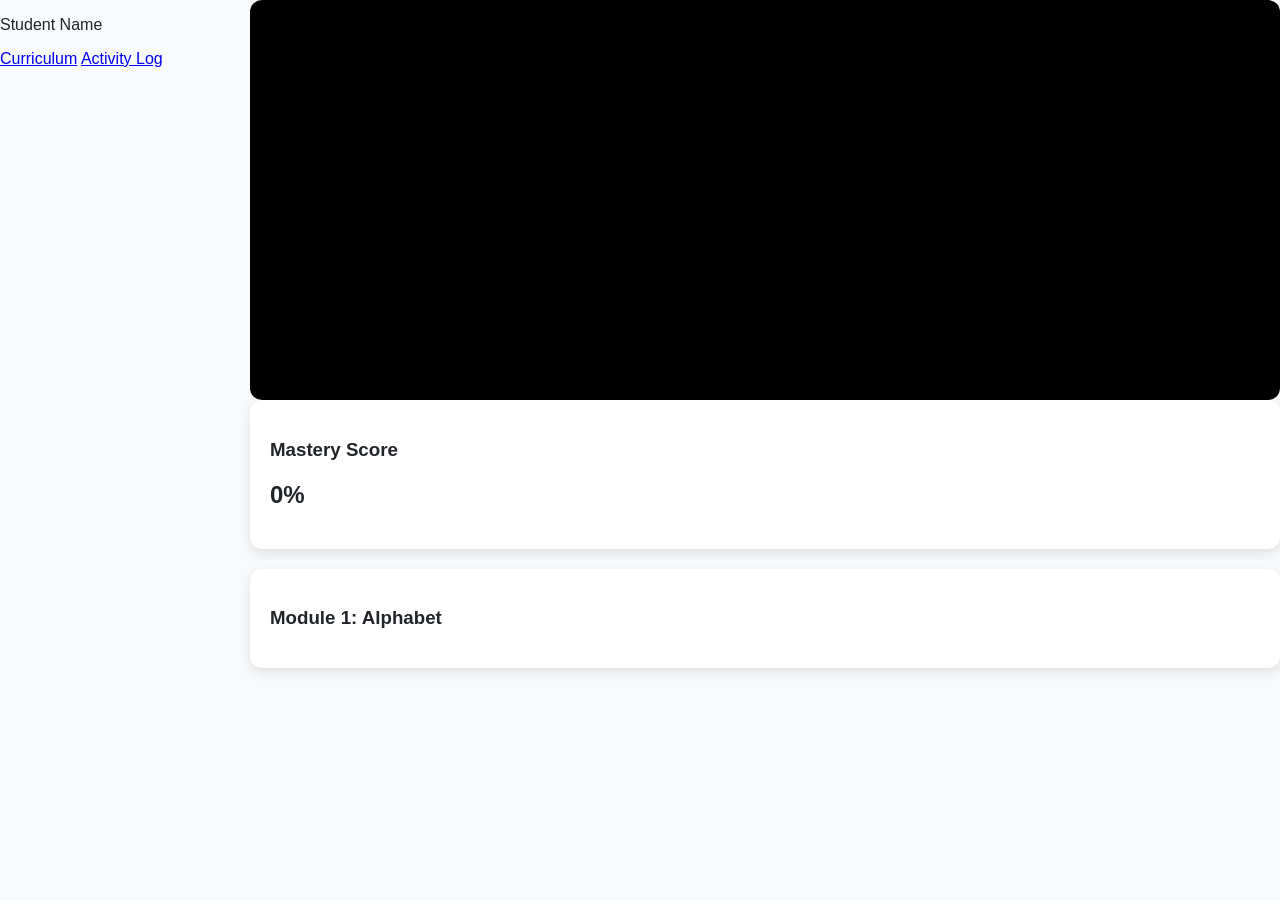
==== dashboard.html @ fa8d662f "Add files via upload base code" ====
<!DOCTYPE html>
<html lang="en">
<head>
    <meta charset="UTF-8">
    <meta name="viewport" content="width=device-width, initial-scale=1.0">
    <title>User Dashboard - HandsOn</title>
    <link rel="stylesheet" href="css/style.css">
</head>
<body class="dashboard-layout">
    <aside class="sidebar">
        <div class="user-profile">
            <div class="avatar"></div>
            <p>Student Name</p>
        </div>
        <nav class="side-nav">
            <a href="#">Curriculum</a>
            <a href="#">Activity Log</a>
        </nav>
    </aside>

    <main class="content">
        <section class="practice-area">
            <div class="video-container">
                <video id="webcam" autoplay playsinline></video>
                <canvas id="output_canvas"></canvas>
                <div id="feedback-overlay">Position your hands in the frame...</div>
            </div>
        </section>

        <section class="analytics">
            <div class="card" id="mastery-score-card">
                <h3>Mastery Score</h3>
                <h1 id="score-display">0%</h1>
            </div>
            <div class="card" id="module-progress">
                <h3>Module 1: Alphabet</h3>
                <div class="progress-bar-container">
                    <div class="progress-fill" style="width: 0%"></div>
                </div>
            </div>
        </section>
    </main>

    <!-- Load Logic Scripts -->
    <script src="js/progress.js"></script>
    <script src="js/camera.js"></script>
    <script src="js/validation.js"></script>
</body>
</html>
---- css/style.css ----
:root {
    --primary-blue: #0047AB;
    --bg-light: #f8f9fa;
    --text-dark: #212529;
    --card-shadow: 0 4px 12px rgba(0,0,0,0.1);
}

body { margin: 0; font-family: sans-serif; background: var(--bg-light); color: var(--text-dark); }

/* Dashboard Grid Layout */
.dashboard-layout {
    display: grid;
    grid-template-columns: 250px 1fr;
    height: 100vh;
}

.video-container {
    position: relative;
    background: #000;
    border-radius: 12px;
    overflow: hidden;
    height: 400px;
}

#webcam { width: 100%; height: 100%; object-fit: cover; }

.card {
    background: white;
    padding: 20px;
    border-radius: 12px;
    box-shadow: var(--card-shadow);
    margin-bottom: 20px;
}
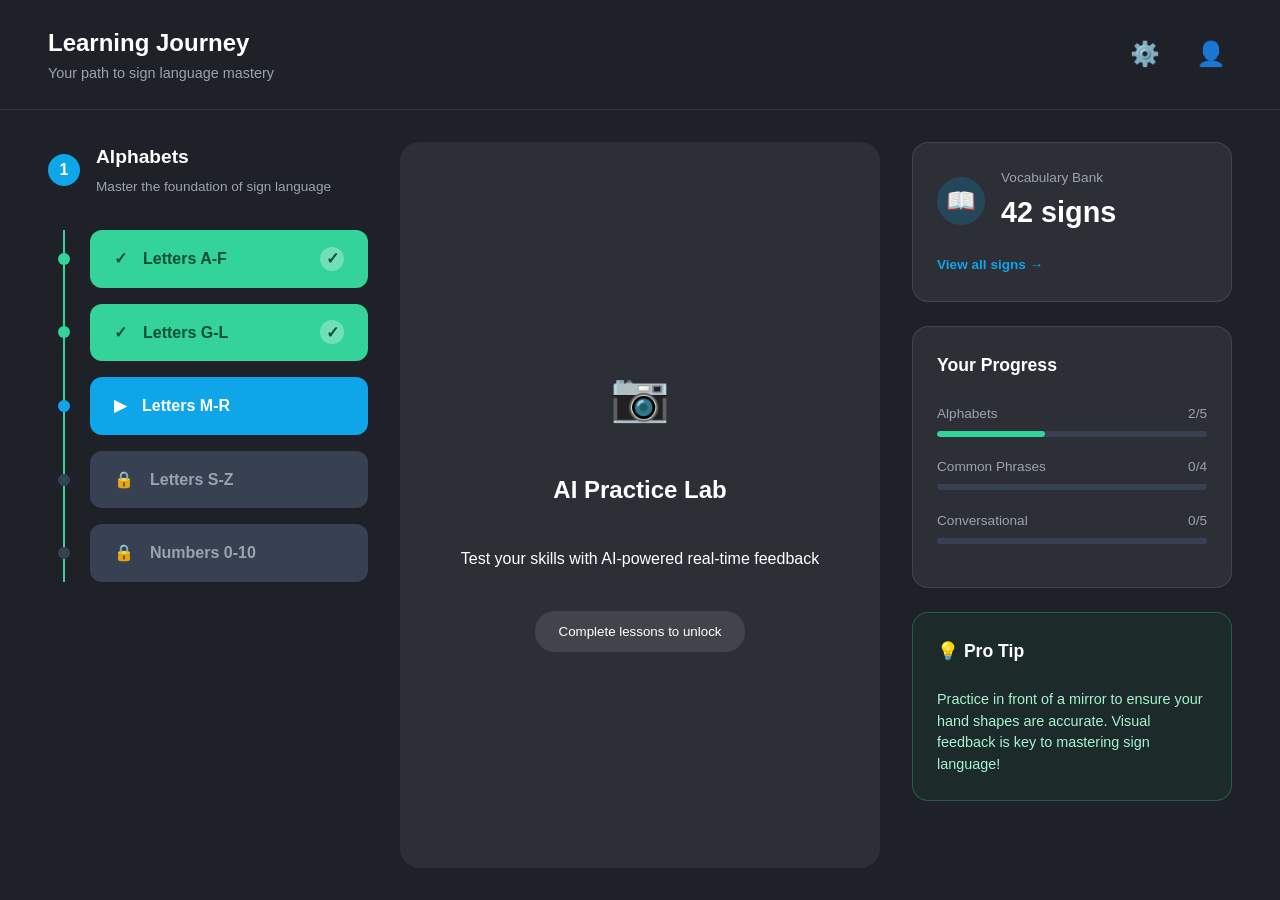
==== commit dd488bb3: "Updated the routing and the main flow of the site" ====
--- a/dashboard.html
+++ b/dashboard.html
@@ -1,49 +1,209 @@
-<!DOCTYPE html>
-<html lang="en">
-<head>
-    <meta charset="UTF-8">
-    <meta name="viewport" content="width=device-width, initial-scale=1.0">
-    <title>User Dashboard - HandsOn</title>
-    <link rel="stylesheet" href="css/style.css">
-</head>
-<body class="dashboard-layout">
-    <aside class="sidebar">
-        <div class="user-profile">
-            <div class="avatar"></div>
-            <p>Student Name</p>
-        </div>
-        <nav class="side-nav">
-            <a href="#">Curriculum</a>
-            <a href="#">Activity Log</a>
-        </nav>
-    </aside>
-
-    <main class="content">
-        <section class="practice-area">
-            <div class="video-container">
-                <video id="webcam" autoplay playsinline></video>
-                <canvas id="output_canvas"></canvas>
-                <div id="feedback-overlay">Position your hands in the frame...</div>
-            </div>
-        </section>
-
-        <section class="analytics">
-            <div class="card" id="mastery-score-card">
-                <h3>Mastery Score</h3>
-                <h1 id="score-display">0%</h1>
-            </div>
-            <div class="card" id="module-progress">
-                <h3>Module 1: Alphabet</h3>
-                <div class="progress-bar-container">
-                    <div class="progress-fill" style="width: 0%"></div>
-                </div>
-            </div>
-        </section>
-    </main>
-
-    <!-- Load Logic Scripts -->
-    <script src="js/progress.js"></script>
-    <script src="js/camera.js"></script>
-    <script src="js/validation.js"></script>
-</body>
+<!DOCTYPE html>
+<html lang="en">
+<head>
+    <meta charset="UTF-8">
+    <meta name="viewport" content="width=device-width, initial-scale=1.0">
+    <title>Learning Journey - HandsOn</title>
+    <link rel="stylesheet" href="css/style.css">
+</head>
+<body class="dashboard-body">
+
+    <header class="dash-header">
+        <div class="dash-title">
+            <h1>Learning Journey</h1>
+            <p>Your path to sign language mastery</p>
+        </div>
+        <div class="dash-controls">
+            <div class="dropdown-wrapper">
+                <button class="icon-btn" onclick="toggleDropdown('settings-menu')">⚙️</button>
+                <div id="settings-menu" class="dropdown-menu settings-dropdown">
+                    <div class="dropdown-header">
+                        <h4>Settings</h4>
+                        <p>Customize your learning experience</p>
+                    </div>
+                    <div class="toggle-row">
+                        <div class="toggle-info">
+                            <span class="icon">📷</span>
+                            <div>
+                                <strong>Camera Calibration</strong>
+                                <span>Optimize hand tracking accuracy</span>
+                            </div>
+                        </div>
+                        <label class="switch"><input type="checkbox" checked><span class="slider"></span></label>
+                    </div>
+                    <div class="toggle-row">
+                        <div class="toggle-info">
+                            <span class="icon">🔔</span>
+                            <div>
+                                <strong>Visual Notifications</strong>
+                                <span>Show on-screen alerts</span>
+                            </div>
+                        </div>
+                        <label class="switch"><input type="checkbox" checked><span class="slider"></span></label>
+                    </div>
+                    <div class="toggle-row">
+                        <div class="toggle-info">
+                            <span class="icon">☀️</span>
+                            <div>
+                                <strong>High Contrast Mode</strong>
+                                <span>Enhance visual accessibility</span>
+                            </div>
+                        </div>
+                        <label class="switch"><input type="checkbox"><span class="slider"></span></label>
+                    </div>
+                    <div class="dropdown-footer">
+                        Changes are saved automatically. All settings use visual indicators for accessibility.
+                    </div>
+                </div>
+            </div>
+
+            <div class="dropdown-wrapper">
+                <button class="icon-btn" onclick="toggleDropdown('profile-menu')">👤</button>
+                <div id="profile-menu" class="dropdown-menu profile-dropdown">
+                    <div class="profile-header">
+                        <div class="avatar-large">👤</div>
+                        <div>
+                            <h4>Karylle De Los Reyes</h4>
+                            <p>student@example.com</p>
+                        </div>
+                    </div>
+                    <a href="#" class="dropdown-item"><span>👤</span> My Profile</a>
+                    <a href="#" class="dropdown-item"><span>📊</span> Learning Stats</a>
+                    <div class="divider"></div>
+                    <a href="login.html" class="dropdown-item logout-text"><span>🚪</span> Logout</a>
+                </div>
+            </div>
+        </div>
+    </header>
+
+    <main class="dash-grid">
+        
+        <aside class="curriculum-timeline">
+            <div class="timeline-category">
+                <div class="category-header">
+                    <div class="category-number">1</div>
+                    <div>
+                        <h2>Alphabets</h2>
+                        <p>Master the foundation of sign language</p>
+                    </div>
+                </div>
+                
+                <div class="timeline-track">
+                    <div class="lesson-card completed">
+                        <span class="status-icon">✓</span>
+                        <span class="lesson-title">Letters A-F</span>
+                        <div class="check-badge">✓</div>
+                    </div>
+
+                    <div class="lesson-card completed">
+                        <span class="status-icon">✓</span>
+                        <span class="lesson-title">Letters G-L</span>
+                        <div class="check-badge">✓</div>
+                    </div>
+
+                    <div class="lesson-card active">
+                        <span class="status-icon">▶</span>
+                        <span class="lesson-title">Letters M-R</span>
+                    </div>
+
+                    <div class="lesson-card locked">
+                        <span class="status-icon">🔒</span>
+                        <span class="lesson-title">Letters S-Z</span>
+                    </div>
+
+                    <div class="lesson-card locked">
+                        <span class="status-icon">🔒</span>
+                        <span class="lesson-title">Numbers 0-10</span>
+                    </div>
+                </div>
+            </div>
+            
+            <div class="timeline-coming-soon">
+                <span class="dot"></span>
+            </div>
+        </aside>
+
+        <section class="practice-center">
+            <div class="ai-lab-card">
+                <div class="video-container">
+                    <video id="webcam" autoplay playsinline></video>
+                    <canvas id="output_canvas"></canvas>
+                    
+                    <div class="lab-overlay">
+                        <div class="lab-icon">📷</div>
+                        <h2>AI Practice Lab</h2>
+                        <p>Test your skills with AI-powered real-time feedback</p>
+                        <button class="btn-unlock">Complete lessons to unlock</button>
+                    </div>
+                </div>
+            </div>
+        </section>
+
+        <aside class="dash-analytics">
+            
+            <div class="dash-card">
+                <div class="card-header-flex">
+                    <div class="icon-circle blue-bg">📖</div>
+                    <div>
+                        <p class="card-subtitle">Vocabulary Bank</p>
+                        <h2 class="card-stat">42 signs</h2>
+                    </div>
+                </div>
+                <a href="#" class="card-link">View all signs →</a>
+            </div>
+
+            <div class="dash-card">
+                <h3 class="card-title">Your Progress</h3>
+                <div class="progress-item">
+                    <div class="progress-labels">
+                        <span>Alphabets</span>
+                        <span>2/5</span>
+                    </div>
+                    <div class="progress-bar-bg"><div class="progress-fill green-fill" style="width: 40%"></div></div>
+                </div>
+                <div class="progress-item">
+                    <div class="progress-labels">
+                        <span>Common Phrases</span>
+                        <span>0/4</span>
+                    </div>
+                    <div class="progress-bar-bg"><div class="progress-fill" style="width: 0%"></div></div>
+                </div>
+                <div class="progress-item">
+                    <div class="progress-labels">
+                        <span>Conversational</span>
+                        <span>0/5</span>
+                    </div>
+                    <div class="progress-bar-bg"><div class="progress-fill" style="width: 0%"></div></div>
+                </div>
+            </div>
+
+            <div class="dash-card pro-tip-card">
+                <h3 class="card-title">💡 Pro Tip</h3>
+                <p>Practice in front of a mirror to ensure your hand shapes are accurate. Visual feedback is key to mastering sign language!</p>
+            </div>
+
+        </aside>
+    </main>
+
+    <script src="js/progress.js"></script>
+    <script src="js/camera.js"></script>
+    <script src="js/validation.js"></script>
+    
+    <script>
+        function toggleDropdown(id) {
+            document.querySelectorAll('.dropdown-menu').forEach(menu => {
+                if(menu.id !== id) menu.classList.remove('show');
+            });
+            document.getElementById(id).classList.toggle('show');
+        }
+        // Close dropdowns when clicking outside
+        window.onclick = function(event) {
+            if (!event.target.matches('.icon-btn')) {
+                document.querySelectorAll('.dropdown-menu').forEach(menu => {
+                    menu.classList.remove('show');
+                });
+            }
+        }
+    </script>
+</body>
 </html>
--- a/css/style.css
+++ b/css/style.css
@@ -1,33 +1,680 @@
-:root {
-    --primary-blue: #0047AB;
-    --bg-light: #f8f9fa;
-    --text-dark: #212529;
-    --card-shadow: 0 4px 12px rgba(0,0,0,0.1);
-}
-
-body { margin: 0; font-family: sans-serif; background: var(--bg-light); color: var(--text-dark); }
-
-/* Dashboard Grid Layout */
-.dashboard-layout {
-    display: grid;
-    grid-template-columns: 250px 1fr;
-    height: 100vh;
-}
-
-.video-container {
-    position: relative;
-    background: #000;
-    border-radius: 12px;
-    overflow: hidden;
-    height: 400px;
-}
-
-#webcam { width: 100%; height: 100%; object-fit: cover; }
-
-.card {
-    background: white;
-    padding: 20px;
-    border-radius: 12px;
-    box-shadow: var(--card-shadow);
-    margin-bottom: 20px;
-}+/* css/style.css */
+
+/* --- Global Variables --- */
+:root {
+    /* General & Landing Variables */
+    --bg-dark: #22242a; 
+    --bg-card: #2c2f36; 
+    --text-light: #ffffff;
+    --text-muted: #9ca3af;
+    --gradient-primary: linear-gradient(135deg, #00e5ff, #00e676);
+    --border-subtle: rgba(255, 255, 255, 0.08);
+
+    /* Dashboard Specific Variables */
+    --bg-darker: #1f2128;
+    --dash-card: #2c2f36;
+    --text-main: #ffffff;
+    --text-dim: #9ca3af;
+    --state-green: #34d399;
+    --state-blue: #0ea5e9;
+    --state-locked: #374151;
+    --border-line: rgba(255, 255, 255, 0.1);
+}
+
+body {
+    margin: 0;
+    font-family: 'Inter', -apple-system, sans-serif;
+    background-color: var(--bg-dark);
+    color: var(--text-light);
+    line-height: 1.6;
+}
+
+/* --- Navigation --- */
+.navbar {
+    display: flex;
+    justify-content: space-between;
+    align-items: center;
+    padding: 1.5rem 5%;
+}
+
+.logo {
+    font-size: 1.5rem;
+    font-weight: bold;
+}
+
+.btn-signin {
+    background: transparent;
+    border: 1px solid var(--border-subtle);
+    color: var(--text-light);
+    padding: 0.5rem 1.5rem;
+    border-radius: 20px;
+    cursor: pointer;
+    background-color: rgba(255, 255, 255, 0.05);
+}
+
+/* --- Buttons & Utilities --- */
+.btn-primary {
+    background: var(--gradient-primary);
+    color: #000;
+    font-weight: 600;
+    padding: 0.75rem 2rem;
+    border: none;
+    border-radius: 8px;
+    cursor: pointer;
+    text-decoration: none;
+    display: inline-block;
+}
+
+.btn-secondary {
+    background: rgba(255, 255, 255, 0.1);
+    color: var(--text-light);
+    font-weight: 600;
+    padding: 0.75rem 2rem;
+    border: none;
+    border-radius: 8px;
+    cursor: pointer;
+}
+
+.text-gradient {
+    background: var(--gradient-primary);
+    -webkit-background-clip: text;
+    -webkit-text-fill-color: transparent;
+}
+
+/* --- Hero Section --- */
+.hero {
+    display: flex;
+    padding: 4rem 5%;
+    gap: 4rem;
+    align-items: center;
+}
+
+.hero-content {
+    flex: 1;
+}
+
+.pill-badge {
+    border: 1px solid #00e5ff;
+    color: #00e5ff;
+    padding: 0.3rem 1rem;
+    border-radius: 20px;
+    font-size: 0.85rem;
+    display: inline-block;
+    margin-bottom: 1.5rem;
+}
+
+.hero h1 {
+    font-size: 3.5rem;
+    line-height: 1.1;
+    margin-bottom: 1rem;
+}
+
+.hero p {
+    color: var(--text-muted);
+    font-size: 1.1rem;
+    margin-bottom: 2rem;
+    max-width: 90%;
+}
+
+.hero-actions {
+    display: flex;
+    gap: 1rem;
+    margin-bottom: 3rem;
+}
+
+.hero-stats {
+    display: flex;
+    gap: 3rem;
+}
+
+.stat h3 {
+    font-size: 1.5rem;
+    margin: 0;
+}
+
+.stat p {
+    font-size: 0.85rem;
+    margin: 0;
+}
+
+.hero-image {
+    flex: 1;
+    background: #333; 
+    height: 500px;
+    border-radius: 20px;
+    position: relative;
+}
+
+/* --- Features Section --- */
+.features-section {
+    padding: 5rem 5%;
+    text-align: center;
+}
+
+.features-section h2 {
+    font-size: 2.5rem;
+    margin-bottom: 0.5rem;
+}
+
+.features-section > p {
+    color: var(--text-muted);
+    margin-bottom: 3rem;
+}
+
+.features-grid {
+    display: grid;
+    grid-template-columns: repeat(3, 1fr);
+    gap: 1.5rem;
+}
+
+.feature-card {
+    background-color: var(--bg-card);
+    padding: 2rem;
+    border-radius: 16px;
+    text-align: left;
+    border: 1px solid var(--border-subtle);
+}
+
+.feature-icon {
+    color: #00e5ff;
+    font-size: 1.5rem;
+    margin-bottom: 1rem;
+}
+
+.feature-card h3 {
+    margin-top: 0;
+    margin-bottom: 0.5rem;
+}
+
+.feature-card p {
+    color: var(--text-muted);
+    font-size: 0.9rem;
+    margin: 0;
+}
+
+/* --- Bottom CTA Section --- */
+.cta-section {
+    padding: 5rem 5%;
+}
+
+.cta-box {
+    background: linear-gradient(135deg, #1f4247, #1e3a34);
+    padding: 4rem 2rem;
+    text-align: center;
+    border-radius: 20px;
+}
+
+.cta-box h2 {
+    font-size: 2.5rem;
+    margin-bottom: 0.5rem;
+}
+
+.cta-box p {
+    color: var(--text-muted);
+    margin-bottom: 2rem;
+}
+
+footer {
+    text-align: center;
+    padding: 2rem;
+    color: var(--text-muted);
+    font-size: 0.85rem;
+    border-top: 1px solid var(--border-subtle);
+}
+
+/* --- Authentication Layout --- */
+.auth-layout {
+    margin: 0;
+    height: 100vh;
+    display: flex;
+    background-color: var(--bg-dark);
+}
+
+.auth-container {
+    display: flex;
+    width: 100%;
+    height: 100%;
+}
+
+.auth-banner {
+    flex: 1;
+    background: linear-gradient(rgba(0, 0, 0, 0.3), rgba(0, 0, 0, 0.7)), url('../assets/hands-bg.jpg') center/cover;
+    display: flex;
+    align-items: flex-end;
+    padding: 4rem;
+    position: relative;
+}
+
+.banner-text h2 {
+    font-size: 2.5rem;
+    margin-bottom: 1rem;
+}
+
+.banner-text p {
+    color: var(--text-light);
+    opacity: 0.9;
+    font-size: 1.1rem;
+    max-width: 90%;
+}
+
+.auth-form-section {
+    flex: 1;
+    padding: 4rem 10%;
+    display: flex;
+    flex-direction: column;
+    justify-content: center;
+    background-color: var(--bg-dark);
+}
+
+.back-link {
+    color: var(--text-muted);
+    text-decoration: none;
+    font-size: 0.9rem;
+    margin-bottom: 2rem;
+    display: inline-block;
+}
+
+.auth-header h1 {
+    font-size: 2rem;
+    margin-bottom: 0.5rem;
+}
+
+.auth-header p {
+    color: var(--text-muted);
+    margin-bottom: 2.5rem;
+}
+
+.input-group {
+    margin-bottom: 1.5rem;
+}
+
+.input-group label {
+    display: block;
+    margin-bottom: 0.5rem;
+    font-size: 0.9rem;
+    font-weight: 500;
+}
+
+.input-wrapper {
+    position: relative;
+    display: flex;
+    align-items: center;
+    background-color: var(--bg-card);
+    border: 1px solid var(--border-subtle);
+    border-radius: 8px;
+    padding: 0 1rem;
+}
+
+.input-wrapper input {
+    background: transparent;
+    border: none;
+    color: var(--text-light);
+    width: 100%;
+    padding: 1rem 0.5rem;
+    outline: none;
+}
+
+.input-wrapper input::placeholder {
+    color: var(--text-muted);
+}
+
+.icon, .icon-right {
+    color: var(--text-muted);
+    opacity: 0.7;
+}
+
+.icon-right {
+    cursor: pointer;
+}
+
+.form-actions {
+    text-align: right;
+    margin-bottom: 2rem;
+}
+
+.forgot-link, .auth-switch a {
+    color: #00e5ff;
+    text-decoration: none;
+    font-size: 0.9rem;
+}
+
+.auth-submit {
+    width: 100%;
+    padding: 1rem;
+    font-size: 1rem;
+    margin-bottom: 1.5rem;
+}
+
+.auth-switch {
+    text-align: center;
+    color: var(--text-muted);
+    font-size: 0.9rem;
+}
+
+.visual-alert {
+    display: flex;
+    align-items: center;
+    gap: 1rem;
+    background-color: rgba(255, 255, 255, 0.03);
+    border: 1px solid var(--border-subtle);
+    padding: 1rem;
+    border-radius: 8px;
+    margin-top: 2rem;
+}
+
+.visual-alert p {
+    margin: 0;
+    font-size: 0.85rem;
+    color: var(--text-muted);
+}
+
+/* ==========================================================================
+   DASHBOARD SPECIFIC STYLES
+   ========================================================================== */
+
+.dashboard-body {
+    background-color: var(--bg-darker);
+    height: 100vh;
+    display: flex;
+    flex-direction: column;
+    overflow: hidden;
+}
+
+/* --- Top Header --- */
+.dash-header {
+    display: flex;
+    justify-content: space-between;
+    align-items: center;
+    padding: 1.5rem 3rem;
+    border-bottom: 1px solid var(--border-line);
+}
+
+.dash-title h1 { margin: 0; font-size: 1.5rem; }
+.dash-title p { margin: 0; color: var(--text-dim); font-size: 0.9rem; }
+
+.dash-controls {
+    display: flex;
+    gap: 1.5rem;
+}
+
+.icon-btn {
+    background: transparent;
+    border: none;
+    font-size: 1.5rem;
+    cursor: pointer;
+    color: var(--text-dim);
+    transition: color 0.2s;
+}
+.icon-btn:hover { color: var(--text-main); }
+
+/* --- Dropdown Menus --- */
+.dropdown-wrapper { position: relative; }
+
+.dropdown-menu {
+    display: none;
+    position: absolute;
+    right: 0;
+    top: 120%;
+    background: var(--dash-card);
+    border: 1px solid var(--border-line);
+    border-radius: 12px;
+    width: 280px;
+    box-shadow: 0 10px 25px rgba(0,0,0,0.5);
+    z-index: 100;
+}
+
+.dropdown-menu.show { display: block; }
+
+.dropdown-header, .profile-header {
+    padding: 1.2rem;
+    border-bottom: 1px solid var(--border-line);
+}
+
+.dropdown-header h4, .profile-header h4 { margin: 0 0 0.2rem 0; }
+.dropdown-header p, .profile-header p { margin: 0; font-size: 0.8rem; color: var(--text-dim); }
+
+.profile-header {
+    display: flex;
+    align-items: center;
+    gap: 1rem;
+}
+
+.avatar-large {
+    width: 40px; height: 40px;
+    background: var(--gradient-primary);
+    border-radius: 50%;
+    display: flex; align-items: center; justify-content: center;
+    color: black;
+}
+
+.dropdown-item {
+    display: flex;
+    align-items: center;
+    gap: 1rem;
+    padding: 1rem 1.2rem;
+    color: var(--text-main);
+    text-decoration: none;
+    transition: background 0.2s;
+}
+.dropdown-item:hover { background: rgba(255,255,255,0.05); }
+
+.divider { height: 1px; background: var(--border-line); }
+.logout-text { color: #f87171; }
+
+/* Toggle Switches */
+.toggle-row {
+    display: flex;
+    justify-content: space-between;
+    align-items: center;
+    padding: 1rem 1.2rem;
+    border-bottom: 1px solid var(--border-line);
+}
+
+.toggle-info { display: flex; gap: 0.8rem; align-items: flex-start; }
+.toggle-info strong { display: block; font-size: 0.9rem; }
+.toggle-info span { font-size: 0.75rem; color: var(--text-dim); }
+
+.switch {
+    position: relative;
+    display: inline-block;
+    width: 40px; height: 20px;
+}
+.switch input { opacity: 0; width: 0; height: 0; }
+.slider {
+    position: absolute; cursor: pointer;
+    top: 0; left: 0; right: 0; bottom: 0;
+    background-color: var(--state-locked);
+    transition: .4s; border-radius: 34px;
+}
+.slider:before {
+    position: absolute; content: "";
+    height: 16px; width: 16px;
+    left: 2px; bottom: 2px;
+    background-color: white;
+    transition: .4s; border-radius: 50%;
+}
+input:checked + .slider { background-color: var(--state-green); }
+input:checked + .slider:before { transform: translateX(20px); }
+
+.dropdown-footer {
+    padding: 1rem 1.2rem;
+    font-size: 0.75rem;
+    color: var(--text-dim);
+}
+
+/* --- Main Grid Layout --- */
+.dash-grid {
+    display: grid;
+    grid-template-columns: 320px 1fr 320px;
+    gap: 2rem;
+    padding: 2rem 3rem;
+    flex: 1;
+    overflow-y: auto;
+}
+
+/* --- Left Timeline --- */
+.category-header {
+    display: flex;
+    align-items: center;
+    gap: 1rem;
+    margin-bottom: 2rem;
+}
+
+.category-number {
+    background: var(--state-blue);
+    color: white;
+    width: 32px; height: 32px;
+    border-radius: 50%;
+    display: flex; align-items: center; justify-content: center;
+    font-weight: bold;
+}
+
+.category-header h2 { margin: 0 0 0.2rem 0; font-size: 1.2rem; }
+.category-header p { margin: 0; font-size: 0.85rem; color: var(--text-dim); }
+
+.timeline-track {
+    border-left: 2px solid var(--state-green);
+    margin-left: 15px;
+    padding-left: 25px;
+    display: flex;
+    flex-direction: column;
+    gap: 1rem;
+}
+
+.lesson-card {
+    position: relative;
+    padding: 1rem 1.5rem;
+    border-radius: 12px;
+    display: flex;
+    align-items: center;
+    gap: 1rem;
+    font-weight: 600;
+}
+
+.lesson-card.completed {
+    background-color: var(--state-green);
+    color: #064e3b;
+}
+
+.lesson-card.active {
+    background-color: var(--state-blue);
+    color: white;
+}
+
+.lesson-card.locked {
+    background-color: var(--state-locked);
+    color: var(--text-dim);
+}
+
+/* Timeline Dots */
+.lesson-card::before {
+    content: '';
+    position: absolute;
+    left: -32px;
+    width: 12px; height: 12px;
+    border-radius: 50%;
+    background: var(--state-blue);
+}
+
+.lesson-card.completed::before { background: var(--state-green); }
+.lesson-card.locked::before { background: var(--state-locked); }
+
+.check-badge {
+    margin-left: auto;
+    background: rgba(255,255,255,0.3);
+    width: 24px; height: 24px;
+    border-radius: 50%;
+    display: flex; align-items: center; justify-content: center;
+}
+
+/* --- Center Practice Area --- */
+.ai-lab-card {
+    background: var(--dash-card);
+    border-radius: 20px;
+    height: 100%;
+    min-height: 500px;
+    position: relative;
+    overflow: hidden;
+}
+
+.video-container {
+    width: 100%; height: 100%;
+    position: relative;
+    background: #222;
+}
+
+#webcam, #output_canvas {
+    width: 100%; height: 100%;
+    position: absolute;
+    top: 0; left: 0;
+    object-fit: cover;
+}
+
+.lab-overlay {
+    position: absolute;
+    top: 0; left: 0; right: 0; bottom: 0;
+    background: var(--dash-card);
+    display: flex;
+    flex-direction: column;
+    align-items: center;
+    justify-content: center;
+    text-align: center;
+    z-index: 10;
+}
+
+.lab-icon {
+    font-size: 3rem;
+    color: var(--text-dim);
+    margin-bottom: 1rem;
+}
+
+.btn-unlock {
+    background: rgba(255,255,255,0.1);
+    color: white;
+    border: none;
+    padding: 0.8rem 1.5rem;
+    border-radius: 20px;
+    margin-top: 1.5rem;
+    cursor: not-allowed;
+}
+
+/* --- Right Analytics --- */
+.dash-analytics {
+    display: flex;
+    flex-direction: column;
+    gap: 1.5rem;
+}
+
+.dash-card {
+    background: var(--dash-card);
+    border-radius: 16px;
+    padding: 1.5rem;
+    border: 1px solid var(--border-line);
+}
+
+.card-header-flex { display: flex; align-items: center; gap: 1rem; margin-bottom: 1rem; }
+.icon-circle {
+    width: 48px; height: 48px;
+    border-radius: 50%;
+    display: flex; align-items: center; justify-content: center;
+    font-size: 1.5rem;
+}
+.blue-bg { background: rgba(14, 165, 233, 0.2); color: var(--state-blue); }
+
+.card-subtitle { margin: 0; font-size: 0.85rem; color: var(--text-dim); }
+.card-stat { margin: 0; font-size: 1.8rem; }
+.card-link { color: var(--state-blue); text-decoration: none; font-size: 0.85rem; font-weight: bold; }
+
+.card-title { margin: 0 0 1.5rem 0; font-size: 1.1rem; }
+
+.progress-item { margin-bottom: 1.2rem; }
+.progress-labels { display: flex; justify-content: space-between; font-size: 0.85rem; margin-bottom: 0.4rem; color: var(--text-dim); }
+.progress-bar-bg { background: var(--state-locked); height: 6px; border-radius: 3px; overflow: hidden; }
+.progress-fill { height: 100%; border-radius: 3px; }
+.green-fill { background: var(--state-green); }
+
+.pro-tip-card {
+    background: rgba(20, 83, 45, 0.2);
+    border: 1px solid rgba(52, 211, 153, 0.3);
+}
+.pro-tip-card p { margin: 0; font-size: 0.9rem; color: #a7f3d0; line-height: 1.5; }
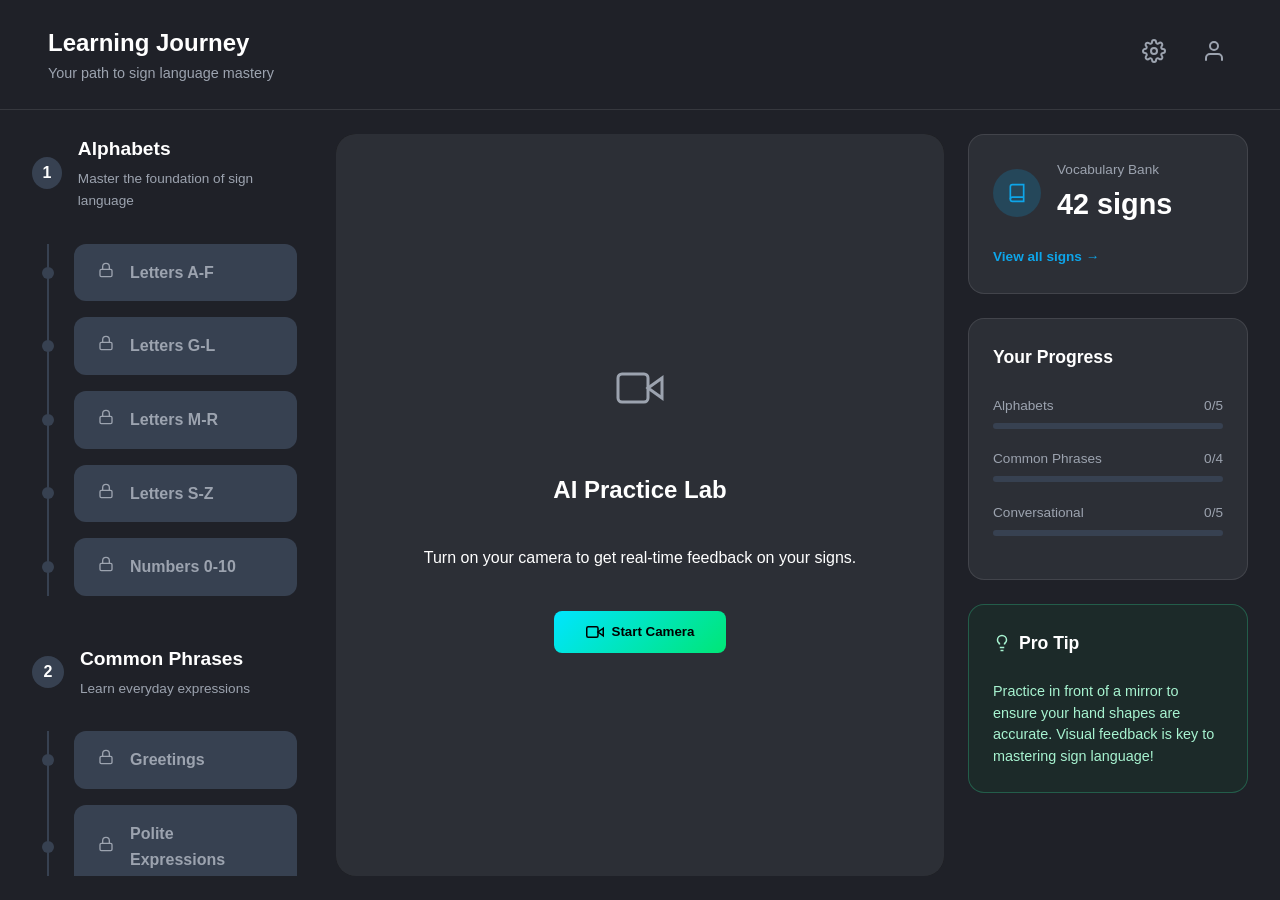
==== commit b27ee1a7: "updated dashboard interactions" ====
--- a/dashboard.html
+++ b/dashboard.html
@@ -5,6 +5,22 @@
     <meta name="viewport" content="width=device-width, initial-scale=1.0">
     <title>Learning Journey - HandsOn</title>
     <link rel="stylesheet" href="css/style.css">
+    <link rel="stylesheet" href="css/responsive.css">
+    <style>
+        /* Extra inline styles to ensure the left timeline scrolls independently */
+        .curriculum-timeline {
+            overflow-y: auto;
+            max-height: calc(100vh - 120px);
+            padding-right: 15px; /* space for scrollbar */
+        }
+        /* Custom scrollbar for the timeline */
+        .curriculum-timeline::-webkit-scrollbar { width: 6px; }
+        .curriculum-timeline::-webkit-scrollbar-thumb { background: rgba(255,255,255,0.1); border-radius: 10px; }
+        
+        .ai-lab-card {
+            background: #111; /* Darker background before camera loads */
+        }
+    </style>
 </head>
 <body class="dashboard-body">
 
@@ -15,7 +31,9 @@
         </div>
         <div class="dash-controls">
             <div class="dropdown-wrapper">
-                <button class="icon-btn" onclick="toggleDropdown('settings-menu')">⚙️</button>
+                <button class="icon-btn" onclick="toggleDropdown('settings-menu')">
+                    <svg width="24" height="24" viewBox="0 0 24 24" fill="none" stroke="currentColor" stroke-width="2" stroke-linecap="round" stroke-linejoin="round"><circle cx="12" cy="12" r="3"></circle><path d="M19.4 15a1.65 1.65 0 0 0 .33 1.82l.06.06a2 2 0 0 1 0 2.83 2 2 0 0 1-2.83 0l-.06-.06a1.65 1.65 0 0 0-1.82-.33 1.65 1.65 0 0 0-1 1.51V21a2 2 0 0 1-2 2 2 2 0 0 1-2-2v-.09A1.65 1.65 0 0 0 9 19.4a1.65 1.65 0 0 0-1.82.33l-.06.06a2 2 0 0 1-2.83 0 2 2 0 0 1 0-2.83l.06-.06a1.65 1.65 0 0 0 .33-1.82 1.65 1.65 0 0 0-1.51-1H3a2 2 0 0 1-2-2 2 2 0 0 1 2-2h.09A1.65 1.65 0 0 0 4.6 9a1.65 1.65 0 0 0-.33-1.82l-.06-.06a2 2 0 0 1 0-2.83 2 2 0 0 1 2.83 0l.06.06a1.65 1.65 0 0 0 1.82.33H9a1.65 1.65 0 0 0 1-1.51V3a2 2 0 0 1 2-2 2 2 0 0 1 2 2v.09a1.65 1.65 0 0 0 1 1.51 1.65 1.65 0 0 0 1.82-.33l.06-.06a2 2 0 0 1 2.83 0 2 2 0 0 1 0 2.83l-.06.06a1.65 1.65 0 0 0-.33 1.82V9a1.65 1.65 0 0 0 1.51 1H21a2 2 0 0 1 2 2 2 2 0 0 1-2 2h-.09a1.65 1.65 0 0 0-1.51 1z"></path></svg>
+                </button>
                 <div id="settings-menu" class="dropdown-menu settings-dropdown">
                     <div class="dropdown-header">
                         <h4>Settings</h4>
@@ -23,7 +41,9 @@
                     </div>
                     <div class="toggle-row">
                         <div class="toggle-info">
-                            <span class="icon">📷</span>
+                            <span class="icon">
+                                <svg width="18" height="18" viewBox="0 0 24 24" fill="none" stroke="currentColor" stroke-width="2" stroke-linecap="round" stroke-linejoin="round"><path d="M14.5 4h-5L7 7H4a2 2 0 0 0-2 2v9a2 2 0 0 0 2 2h16a2 2 0 0 0 2-2V9a2 2 0 0 0-2-2h-3l-2.5-3z"></path><circle cx="12" cy="13" r="3"></circle></svg>
+                            </span>
                             <div>
                                 <strong>Camera Calibration</strong>
                                 <span>Optimize hand tracking accuracy</span>
@@ -33,7 +53,9 @@
                     </div>
                     <div class="toggle-row">
                         <div class="toggle-info">
-                            <span class="icon">🔔</span>
+                            <span class="icon">
+                                <svg width="18" height="18" viewBox="0 0 24 24" fill="none" stroke="currentColor" stroke-width="2" stroke-linecap="round" stroke-linejoin="round"><path d="M18 8A6 6 0 0 0 6 8c0 7-3 9-3 9h18s-3-2-3-9"></path><path d="M13.73 21a2 2 0 0 1-3.46 0"></path></svg>
+                            </span>
                             <div>
                                 <strong>Visual Notifications</strong>
                                 <span>Show on-screen alerts</span>
@@ -43,7 +65,9 @@
                     </div>
                     <div class="toggle-row">
                         <div class="toggle-info">
-                            <span class="icon">☀️</span>
+                            <span class="icon">
+                                <svg width="18" height="18" viewBox="0 0 24 24" fill="none" stroke="currentColor" stroke-width="2" stroke-linecap="round" stroke-linejoin="round"><circle cx="12" cy="12" r="5"></circle><line x1="12" y1="1" x2="12" y2="3"></line><line x1="12" y1="21" x2="12" y2="23"></line><line x1="4.22" y1="4.22" x2="5.64" y2="5.64"></line><line x1="18.36" y1="18.36" x2="19.78" y2="19.78"></line><line x1="1" y1="12" x2="3" y2="12"></line><line x1="21" y1="12" x2="23" y2="12"></line><line x1="4.22" y1="19.78" x2="5.64" y2="18.36"></line><line x1="18.36" y1="5.64" x2="19.78" y2="4.22"></line></svg>
+                            </span>
                             <div>
                                 <strong>High Contrast Mode</strong>
                                 <span>Enhance visual accessibility</span>
@@ -58,19 +82,32 @@
             </div>
 
             <div class="dropdown-wrapper">
-                <button class="icon-btn" onclick="toggleDropdown('profile-menu')">👤</button>
+                <button class="icon-btn" onclick="toggleDropdown('profile-menu')">
+                    <svg width="24" height="24" viewBox="0 0 24 24" fill="none" stroke="currentColor" stroke-width="2" stroke-linecap="round" stroke-linejoin="round"><path d="M20 21v-2a4 4 0 0 0-4-4H8a4 4 0 0 0-4 4v2"></path><circle cx="12" cy="7" r="4"></circle></svg>
+                </button>
                 <div id="profile-menu" class="dropdown-menu profile-dropdown">
                     <div class="profile-header">
-                        <div class="avatar-large">👤</div>
+                        <div class="avatar-large">
+                            <svg width="20" height="20" viewBox="0 0 24 24" fill="none" stroke="currentColor" stroke-width="2"><path d="M20 21v-2a4 4 0 0 0-4-4H8a4 4 0 0 0-4 4v2"></path><circle cx="12" cy="7" r="4"></circle></svg>
+                        </div>
                         <div>
                             <h4>Karylle De Los Reyes</h4>
                             <p>student@example.com</p>
                         </div>
                     </div>
-                    <a href="#" class="dropdown-item"><span>👤</span> My Profile</a>
-                    <a href="#" class="dropdown-item"><span>📊</span> Learning Stats</a>
+                    <a href="#" class="dropdown-item">
+                        <svg width="16" height="16" viewBox="0 0 24 24" fill="none" stroke="currentColor" stroke-width="2"><path d="M20 21v-2a4 4 0 0 0-4-4H8a4 4 0 0 0-4 4v2"></path><circle cx="12" cy="7" r="4"></circle></svg> 
+                        My Profile
+                    </a>
+                    <a href="#" class="dropdown-item">
+                        <svg width="16" height="16" viewBox="0 0 24 24" fill="none" stroke="currentColor" stroke-width="2"><line x1="18" y1="20" x2="18" y2="10"></line><line x1="12" y1="20" x2="12" y2="4"></line><line x1="6" y1="20" x2="6" y2="14"></line></svg> 
+                        Learning Stats
+                    </a>
                     <div class="divider"></div>
-                    <a href="login.html" class="dropdown-item logout-text"><span>🚪</span> Logout</a>
+                    <a href="login.html" class="dropdown-item logout-text">
+                        <svg width="16" height="16" viewBox="0 0 24 24" fill="none" stroke="currentColor" stroke-width="2"><path d="M9 21H5a2 2 0 0 1-2-2V5a2 2 0 0 1 2-2h4"></path><polyline points="16 17 21 12 16 7"></polyline><line x1="21" y1="12" x2="9" y2="12"></line></svg> 
+                        Logout
+                    </a>
                 </div>
             </div>
         </div>
@@ -81,59 +118,87 @@
         <aside class="curriculum-timeline">
             <div class="timeline-category">
                 <div class="category-header">
-                    <div class="category-number">1</div>
+                    <div class="category-number" style="background: var(--state-locked);">1</div>
                     <div>
                         <h2>Alphabets</h2>
                         <p>Master the foundation of sign language</p>
                     </div>
                 </div>
                 
-                <div class="timeline-track">
-                    <div class="lesson-card completed">
-                        <span class="status-icon">✓</span>
+                <div class="timeline-track" style="border-left-color: var(--state-locked);">
+                    <a href="module-placeholder.html" class="lesson-card locked" style="text-decoration: none;">
+                        <span class="status-icon"><svg width="16" height="16" viewBox="0 0 24 24" fill="none" stroke="currentColor" stroke-width="2"><rect x="3" y="11" width="18" height="11" rx="2" ry="2"></rect><path d="M7 11V7a5 5 0 0 1 10 0v4"></path></svg></span>
                         <span class="lesson-title">Letters A-F</span>
-                        <div class="check-badge">✓</div>
-                    </div>
-
-                    <div class="lesson-card completed">
-                        <span class="status-icon">✓</span>
+                    </a>
+
+                    <a href="module-placeholder.html" class="lesson-card locked" style="text-decoration: none;">
+                        <span class="status-icon"><svg width="16" height="16" viewBox="0 0 24 24" fill="none" stroke="currentColor" stroke-width="2"><rect x="3" y="11" width="18" height="11" rx="2" ry="2"></rect><path d="M7 11V7a5 5 0 0 1 10 0v4"></path></svg></span>
                         <span class="lesson-title">Letters G-L</span>
-                        <div class="check-badge">✓</div>
-                    </div>
-
-                    <div class="lesson-card active">
-                        <span class="status-icon">▶</span>
+                    </a>
+
+                    <a href="module-placeholder.html" class="lesson-card locked" style="text-decoration: none;">
+                        <span class="status-icon"><svg width="16" height="16" viewBox="0 0 24 24" fill="none" stroke="currentColor" stroke-width="2"><rect x="3" y="11" width="18" height="11" rx="2" ry="2"></rect><path d="M7 11V7a5 5 0 0 1 10 0v4"></path></svg></span>
                         <span class="lesson-title">Letters M-R</span>
-                    </div>
-
-                    <div class="lesson-card locked">
-                        <span class="status-icon">🔒</span>
+                    </a>
+
+                    <a href="module-placeholder.html" class="lesson-card locked" style="text-decoration: none;">
+                        <span class="status-icon"><svg width="16" height="16" viewBox="0 0 24 24" fill="none" stroke="currentColor" stroke-width="2"><rect x="3" y="11" width="18" height="11" rx="2" ry="2"></rect><path d="M7 11V7a5 5 0 0 1 10 0v4"></path></svg></span>
                         <span class="lesson-title">Letters S-Z</span>
-                    </div>
-
-                    <div class="lesson-card locked">
-                        <span class="status-icon">🔒</span>
+                    </a>
+                    
+                    <a href="module-placeholder.html" class="lesson-card locked" style="text-decoration: none;">
+                        <span class="status-icon"><svg width="16" height="16" viewBox="0 0 24 24" fill="none" stroke="currentColor" stroke-width="2"><rect x="3" y="11" width="18" height="11" rx="2" ry="2"></rect><path d="M7 11V7a5 5 0 0 1 10 0v4"></path></svg></span>
                         <span class="lesson-title">Numbers 0-10</span>
-                    </div>
-                </div>
-            </div>
-            
-            <div class="timeline-coming-soon">
-                <span class="dot"></span>
+                    </a>
+                </div>
+            </div>
+
+            <div class="timeline-category" style="margin-top: 3rem;">
+                <div class="category-header">
+                    <div class="category-number" style="background: var(--state-locked);">2</div>
+                    <div>
+                        <h2>Common Phrases</h2>
+                        <p>Learn everyday expressions</p>
+                    </div>
+                </div>
+                
+                <div class="timeline-track" style="border-left-color: var(--state-locked);">
+                    <a href="module-placeholder.html" class="lesson-card locked" style="text-decoration: none;">
+                        <span class="status-icon"><svg width="16" height="16" viewBox="0 0 24 24" fill="none" stroke="currentColor" stroke-width="2"><rect x="3" y="11" width="18" height="11" rx="2" ry="2"></rect><path d="M7 11V7a5 5 0 0 1 10 0v4"></path></svg></span>
+                        <span class="lesson-title">Greetings</span>
+                    </a>
+                    <a href="module-placeholder.html" class="lesson-card locked" style="text-decoration: none;">
+                        <span class="status-icon"><svg width="16" height="16" viewBox="0 0 24 24" fill="none" stroke="currentColor" stroke-width="2"><rect x="3" y="11" width="18" height="11" rx="2" ry="2"></rect><path d="M7 11V7a5 5 0 0 1 10 0v4"></path></svg></span>
+                        <span class="lesson-title">Polite Expressions</span>
+                    </a>
+                    <a href="module-placeholder.html" class="lesson-card locked" style="text-decoration: none;">
+                        <span class="status-icon"><svg width="16" height="16" viewBox="0 0 24 24" fill="none" stroke="currentColor" stroke-width="2"><rect x="3" y="11" width="18" height="11" rx="2" ry="2"></rect><path d="M7 11V7a5 5 0 0 1 10 0v4"></path></svg></span>
+                        <span class="lesson-title">Basic Questions</span>
+                    </a>
+                </div>
+            </div>
+
+            <div class="timeline-coming-soon" style="margin-top: 2rem; text-align: center; color: var(--text-dim); font-size: 0.85rem;">
+                <span>Keep learning to unlock more phases!</span>
             </div>
         </aside>
 
         <section class="practice-center">
             <div class="ai-lab-card">
                 <div class="video-container">
-                    <video id="webcam" autoplay playsinline></video>
-                    <canvas id="output_canvas"></canvas>
+                    <video id="webcam" playsinline style="display: none;"></video>
+                    <canvas id="output_canvas" style="display: none;"></canvas>
                     
-                    <div class="lab-overlay">
-                        <div class="lab-icon">📷</div>
+                    <div class="lab-overlay" id="practice-overlay">
+                        <div class="lab-icon" style="margin-bottom: 1rem;">
+                            <svg width="48" height="48" viewBox="0 0 24 24" fill="none" stroke="currentColor" stroke-width="1.5"><path d="M23 7l-7 5 7 5V7z"></path><rect x="1" y="5" width="15" height="14" rx="2" ry="2"></rect></svg>
+                        </div>
                         <h2>AI Practice Lab</h2>
-                        <p>Test your skills with AI-powered real-time feedback</p>
-                        <button class="btn-unlock">Complete lessons to unlock</button>
+                        <p>Turn on your camera to get real-time feedback on your signs.</p>
+                        <button id="start-camera-btn" class="btn-primary" style="margin-top: 1.5rem; display: flex; align-items: center; gap: 8px;">
+                            <svg width="18" height="18" viewBox="0 0 24 24" fill="none" stroke="currentColor" stroke-width="2"><path d="M23 7l-7 5 7 5V7z"></path><rect x="1" y="5" width="15" height="14" rx="2" ry="2"></rect></svg>
+                            Start Camera
+                        </button>
                     </div>
                 </div>
             </div>
@@ -143,7 +208,9 @@
             
             <div class="dash-card">
                 <div class="card-header-flex">
-                    <div class="icon-circle blue-bg">📖</div>
+                    <div class="icon-circle blue-bg">
+                        <svg width="20" height="20" viewBox="0 0 24 24" fill="none" stroke="currentColor" stroke-width="2"><path d="M4 19.5A2.5 2.5 0 0 1 6.5 17H20"></path><path d="M6.5 2H20v20H6.5A2.5 2.5 0 0 1 4 19.5v-15A2.5 2.5 0 0 1 6.5 2z"></path></svg>
+                    </div>
                     <div>
                         <p class="card-subtitle">Vocabulary Bank</p>
                         <h2 class="card-stat">42 signs</h2>
@@ -157,9 +224,9 @@
                 <div class="progress-item">
                     <div class="progress-labels">
                         <span>Alphabets</span>
-                        <span>2/5</span>
-                    </div>
-                    <div class="progress-bar-bg"><div class="progress-fill green-fill" style="width: 40%"></div></div>
+                        <span>0/5</span>
+                    </div>
+                    <div class="progress-bar-bg"><div class="progress-fill green-fill" style="width: 0%"></div></div>
                 </div>
                 <div class="progress-item">
                     <div class="progress-labels">
@@ -178,32 +245,56 @@
             </div>
 
             <div class="dash-card pro-tip-card">
-                <h3 class="card-title">💡 Pro Tip</h3>
+                <h3 class="card-title" style="display: flex; align-items: center; gap: 8px;">
+                    <svg width="18" height="18" viewBox="0 0 24 24" fill="none" stroke="#a7f3d0" stroke-width="2"><path d="M9 18h6"></path><path d="M10 22h4"></path><path d="M15.09 14c.18-.98.65-1.74 1.41-2.5A4.65 4.65 0 0 0 18 8 6 6 0 0 0 6 8c0 1.45.62 2.84 1.5 3.5.76.76 1.23 1.52 1.41 2.5"></path></svg>
+                    Pro Tip
+                </h3>
                 <p>Practice in front of a mirror to ensure your hand shapes are accurate. Visual feedback is key to mastering sign language!</p>
             </div>
 
         </aside>
     </main>
 
-    <script src="js/progress.js"></script>
-    <script src="js/camera.js"></script>
-    <script src="js/validation.js"></script>
-    
     <script>
+        // Dropdown Logic
         function toggleDropdown(id) {
             document.querySelectorAll('.dropdown-menu').forEach(menu => {
                 if(menu.id !== id) menu.classList.remove('show');
             });
             document.getElementById(id).classList.toggle('show');
         }
-        // Close dropdowns when clicking outside
+
         window.onclick = function(event) {
-            if (!event.target.matches('.icon-btn')) {
+            if (!event.target.closest('.icon-btn')) {
                 document.querySelectorAll('.dropdown-menu').forEach(menu => {
                     menu.classList.remove('show');
                 });
             }
         }
+
+        // Camera Permission Logic
+        const startCamBtn = document.getElementById('start-camera-btn');
+        const videoElement = document.getElementById('webcam');
+        const canvasElement = document.getElementById('output_canvas');
+        const practiceOverlay = document.getElementById('practice-overlay');
+
+        startCamBtn.addEventListener('click', async () => {
+            try {
+                // Request camera permission
+                const stream = await navigator.mediaDevices.getUserMedia({ video: true });
+                videoElement.srcObject = stream;
+                
+                // Hide overlay and show video once permission is granted
+                practiceOverlay.style.display = 'none';
+                videoElement.style.display = 'block';
+                canvasElement.style.display = 'block';
+                
+                // Play the video stream
+                videoElement.play();
+            } catch (err) {
+                alert("Camera access was denied. Please allow camera access in your browser settings to use the AI Practice Lab.");
+            }
+        });
     </script>
 </body>
 </html>
--- a/css/responsive.css
+++ b/css/responsive.css
@@ -0,0 +1,106 @@
+/* ==========================================================================
+   MINIMUM LAPTOP TARGET (Max Width: 1366px)
+   ========================================================================== */
+@media (max-width: 1366px) {
+    /* Compress the 3-column dashboard grid slightly to fit laptop screens */
+    .dash-grid {
+        grid-template-columns: 280px 1fr 280px; /* Shrunk from 320px */
+        gap: 1.5rem;
+        padding: 1.5rem 2rem;
+    }
+
+    .ai-lab-card {
+        min-height: 400px; /* Reduced from 500px to fit smaller viewport height */
+    }
+
+    .hero {
+        padding: 3rem 5%;
+        gap: 2rem;
+    }
+
+    .hero h1 {
+        font-size: 3rem; /* Slightly smaller text for laptops */
+    }
+}
+
+/* ==========================================================================
+   TABLET LANDSCAPE TARGET (Max Width: 1024px)
+   ========================================================================== */
+@media (max-width: 1024px) {
+    /* 1. Dashboard Adjustments */
+    /* Move the Analytics to the bottom and make the grid 2 columns */
+    .dash-grid {
+        grid-template-columns: 280px 1fr;
+        overflow-y: auto; 
+    }
+
+    .dash-analytics {
+        grid-column: 1 / -1; /* Forces analytics to span across the bottom */
+        flex-direction: row; /* Aligns the analytics cards side-by-side */
+    }
+
+    /* 2. Landing Page Adjustments */
+    .features-grid {
+        grid-template-columns: repeat(2, 1fr); /* Changes 3 columns to 2 */
+    }
+
+    .hero {
+        flex-direction: column; /* Stacks the text and image */
+        text-align: center;
+    }
+
+    .hero p {
+        margin: 0 auto 2rem auto;
+    }
+
+    .hero-actions, .hero-stats {
+        justify-content: center; /* Centers buttons and stats */
+    }
+
+    .hero-image {
+        width: 100%;
+        height: 400px;
+    }
+
+    /* 3. Authentication Page Adjustments */
+    .auth-container {
+        flex-direction: column; /* Stacks the banner and form */
+    }
+
+    .auth-banner {
+        padding: 2rem;
+        min-height: 300px;
+        flex: none;
+    }
+}
+
+/* ==========================================================================
+   MOBILE & TABLET PORTRAIT (Max Width: 768px) - Extra Safety!
+   ========================================================================== */
+@media (max-width: 768px) {
+    /* Collapse the dashboard entirely into a single scrolling column */
+    .dash-grid {
+        grid-template-columns: 1fr;
+        padding: 1rem;
+    }
+
+    .dash-analytics {
+        flex-direction: column; /* Stack analytics cards vertically again */
+    }
+
+    .dash-header {
+        flex-direction: column;
+        gap: 1rem;
+        text-align: center;
+        padding: 1rem;
+    }
+
+    .features-grid {
+        grid-template-columns: 1fr; /* Changes 2 columns to 1 for mobile */
+    }
+    
+    .hero-stats {
+        flex-direction: column;
+        gap: 1.5rem;
+    }
+}
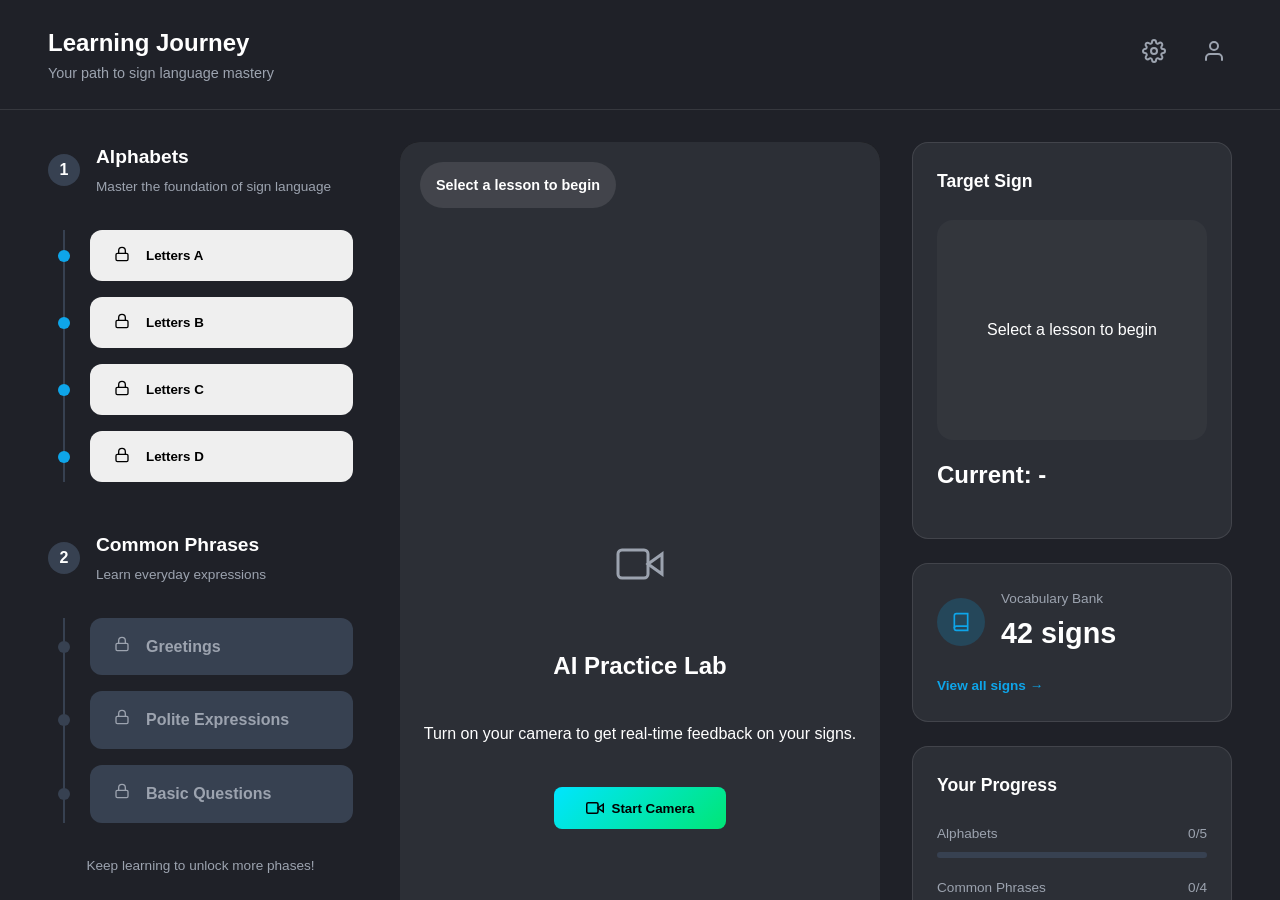
==== commit 222b4d93: "added working sign detector" ====
--- a/dashboard.html
+++ b/dashboard.html
@@ -126,30 +126,25 @@
                 </div>
                 
                 <div class="timeline-track" style="border-left-color: var(--state-locked);">
-                    <a href="module-placeholder.html" class="lesson-card locked" style="text-decoration: none;">
-                        <span class="status-icon"><svg width="16" height="16" viewBox="0 0 24 24" fill="none" stroke="currentColor" stroke-width="2"><rect x="3" y="11" width="18" height="11" rx="2" ry="2"></rect><path d="M7 11V7a5 5 0 0 1 10 0v4"></path></svg></span>
-                        <span class="lesson-title">Letters A-F</span>
-                    </a>
-
-                    <a href="module-placeholder.html" class="lesson-card locked" style="text-decoration: none;">
-                        <span class="status-icon"><svg width="16" height="16" viewBox="0 0 24 24" fill="none" stroke="currentColor" stroke-width="2"><rect x="3" y="11" width="18" height="11" rx="2" ry="2"></rect><path d="M7 11V7a5 5 0 0 1 10 0v4"></path></svg></span>
-                        <span class="lesson-title">Letters G-L</span>
-                    </a>
-
-                    <a href="module-placeholder.html" class="lesson-card locked" style="text-decoration: none;">
-                        <span class="status-icon"><svg width="16" height="16" viewBox="0 0 24 24" fill="none" stroke="currentColor" stroke-width="2"><rect x="3" y="11" width="18" height="11" rx="2" ry="2"></rect><path d="M7 11V7a5 5 0 0 1 10 0v4"></path></svg></span>
-                        <span class="lesson-title">Letters M-R</span>
-                    </a>
-
-                    <a href="module-placeholder.html" class="lesson-card locked" style="text-decoration: none;">
-                        <span class="status-icon"><svg width="16" height="16" viewBox="0 0 24 24" fill="none" stroke="currentColor" stroke-width="2"><rect x="3" y="11" width="18" height="11" rx="2" ry="2"></rect><path d="M7 11V7a5 5 0 0 1 10 0v4"></path></svg></span>
-                        <span class="lesson-title">Letters S-Z</span>
-                    </a>
-                    
-                    <a href="module-placeholder.html" class="lesson-card locked" style="text-decoration: none;">
-                        <span class="status-icon"><svg width="16" height="16" viewBox="0 0 24 24" fill="none" stroke="currentColor" stroke-width="2"><rect x="3" y="11" width="18" height="11" rx="2" ry="2"></rect><path d="M7 11V7a5 5 0 0 1 10 0v4"></path></svg></span>
-                        <span class="lesson-title">Numbers 0-10</span>
-                    </a>
+                    <button class="lesson-card lesson-btn" data-letter="A" type="button">
+                        <span class="status-icon"><svg width="16" height="16" viewBox="0 0 24 24" fill="none" stroke="currentColor" stroke-width="2"><rect x="3" y="11" width="18" height="11" rx="2" ry="2"></rect><path d="M7 11V7a5 5 0 0 1 10 0v4"></path></svg></span>
+                        <span class="lesson-title">Letters A</span>
+                    </button>
+
+                    <button class="lesson-card lesson-btn" data-letter="B" type="button">
+                        <span class="status-icon"><svg width="16" height="16" viewBox="0 0 24 24" fill="none" stroke="currentColor" stroke-width="2"><rect x="3" y="11" width="18" height="11" rx="2" ry="2"></rect><path d="M7 11V7a5 5 0 0 1 10 0v4"></path></svg></span>
+                        <span class="lesson-title">Letters B</span>
+                    </button>
+
+                    <button class="lesson-card lesson-btn" data-letter="C" type="button">
+                        <span class="status-icon"><svg width="16" height="16" viewBox="0 0 24 24" fill="none" stroke="currentColor" stroke-width="2"><rect x="3" y="11" width="18" height="11" rx="2" ry="2"></rect><path d="M7 11V7a5 5 0 0 1 10 0v4"></path></svg></span>
+                        <span class="lesson-title">Letters C</span>
+                    </button>
+
+                    <button class="lesson-card lesson-btn" data-letter="D" type="button">
+                        <span class="status-icon"><svg width="16" height="16" viewBox="0 0 24 24" fill="none" stroke="currentColor" stroke-width="2"><rect x="3" y="11" width="18" height="11" rx="2" ry="2"></rect><path d="M7 11V7a5 5 0 0 1 10 0v4"></path></svg></span>
+                        <span class="lesson-title">Letters D</span>
+                    </button>
                 </div>
             </div>
 
@@ -186,9 +181,25 @@
         <section class="practice-center">
             <div class="ai-lab-card">
                 <div class="video-container">
-                    <video id="webcam" playsinline style="display: none;"></video>
-                    <canvas id="output_canvas" style="display: none;"></canvas>
-                    
+
+                    <video
+                        id="webcam"
+                        class="input-video"
+                        playsinline
+                        style="display:none;"
+                    ></video>
+
+                    <canvas
+                        id="output_canvas"
+                        class="output-canvas"
+                        width="640"
+                        height="480"
+                        style="display:none;"
+                    ></canvas>
+
+                    <div id="status-badge" class="status-badge waiting">
+                        Select a lesson to begin
+                    </div>                    
                     <div class="lab-overlay" id="practice-overlay">
                         <div class="lab-icon" style="margin-bottom: 1rem;">
                             <svg width="48" height="48" viewBox="0 0 24 24" fill="none" stroke="currentColor" stroke-width="1.5"><path d="M23 7l-7 5 7 5V7z"></path><rect x="1" y="5" width="15" height="14" rx="2" ry="2"></rect></svg>
@@ -206,6 +217,28 @@
 
         <aside class="dash-analytics">
             
+            <div class="dash-card">
+                <h3 class="card-title">Target Sign</h3>
+
+                <div class="image-box">
+                    <img
+                        id="reference-image"
+                        src=""
+                        alt="Reference Sign"
+                        style="display:none;"
+                    />
+
+                    <p id="placeholder-text">
+                        Select a lesson to begin
+                    </p>
+                </div>
+
+                <h2 style="margin-top:1rem;">
+                    Current:
+                    <span id="current-target-text">-</span>
+                </h2>
+            </div>
+
             <div class="dash-card">
                 <div class="card-header-flex">
                     <div class="icon-circle blue-bg">
@@ -271,30 +304,12 @@
                 });
             }
         }
-
-        // Camera Permission Logic
-        const startCamBtn = document.getElementById('start-camera-btn');
-        const videoElement = document.getElementById('webcam');
-        const canvasElement = document.getElementById('output_canvas');
-        const practiceOverlay = document.getElementById('practice-overlay');
-
-        startCamBtn.addEventListener('click', async () => {
-            try {
-                // Request camera permission
-                const stream = await navigator.mediaDevices.getUserMedia({ video: true });
-                videoElement.srcObject = stream;
-                
-                // Hide overlay and show video once permission is granted
-                practiceOverlay.style.display = 'none';
-                videoElement.style.display = 'block';
-                canvasElement.style.display = 'block';
-                
-                // Play the video stream
-                videoElement.play();
-            } catch (err) {
-                alert("Camera access was denied. Please allow camera access in your browser settings to use the AI Practice Lab.");
-            }
-        });
     </script>
+    <script src="https://cdn.jsdelivr.net/npm/@mediapipe/camera_utils/camera_utils.js"></script>
+    <script src="https://cdn.jsdelivr.net/npm/@mediapipe/control_utils/control_utils.js"></script>
+    <script src="https://cdn.jsdelivr.net/npm/@mediapipe/drawing_utils/drawing_utils.js"></script>
+    <script src="https://cdn.jsdelivr.net/npm/@mediapipe/hands/hands.js"></script>
+
+    <script type="module" src="./js/main.js"></script>
 </body>
 </html>
--- a/css/style.css
+++ b/css/style.css
@@ -677,4 +677,79 @@
     background: rgba(20, 83, 45, 0.2);
     border: 1px solid rgba(52, 211, 153, 0.3);
 }
-.pro-tip-card p { margin: 0; font-size: 0.9rem; color: #a7f3d0; line-height: 1.5; }+.pro-tip-card p { margin: 0; font-size: 0.9rem; color: #a7f3d0; line-height: 1.5; }
+
+/* =========================================
+   AI VALIDATION UI
+========================================= */
+
+.status-badge {
+    position: absolute;
+    top: 20px;
+    left: 20px;
+    z-index: 20;
+
+    padding: 0.7rem 1rem;
+    border-radius: 999px;
+
+    font-size: 0.9rem;
+    font-weight: 700;
+
+    transition: all 0.25s ease;
+}
+
+.status-badge.waiting {
+    background: rgba(255,255,255,0.1);
+    color: white;
+}
+
+.status-badge.correct {
+    background: rgba(52, 211, 153, 0.2);
+    color: #34d399;
+    border: 1px solid #34d399;
+}
+
+.status-badge.incorrect {
+    background: rgba(248, 113, 113, 0.15);
+    color: #f87171;
+    border: 1px solid #f87171;
+}
+
+.image-box {
+    width: 100%;
+    min-height: 220px;
+
+    border-radius: 16px;
+
+    background: rgba(255,255,255,0.03);
+
+    display: flex;
+    align-items: center;
+    justify-content: center;
+
+    overflow: hidden;
+}
+
+.image-box img {
+    width: 100%;
+    object-fit: contain;
+}
+
+.lesson-btn {
+    border: none;
+    cursor: pointer;
+    text-align: left;
+}
+
+.lesson-btn:hover {
+    transform: translateX(4px);
+    transition: 0.2s ease;
+}
+
+.output-canvas {
+    z-index: 2;
+}
+
+.input-video {
+    z-index: 1;
+}
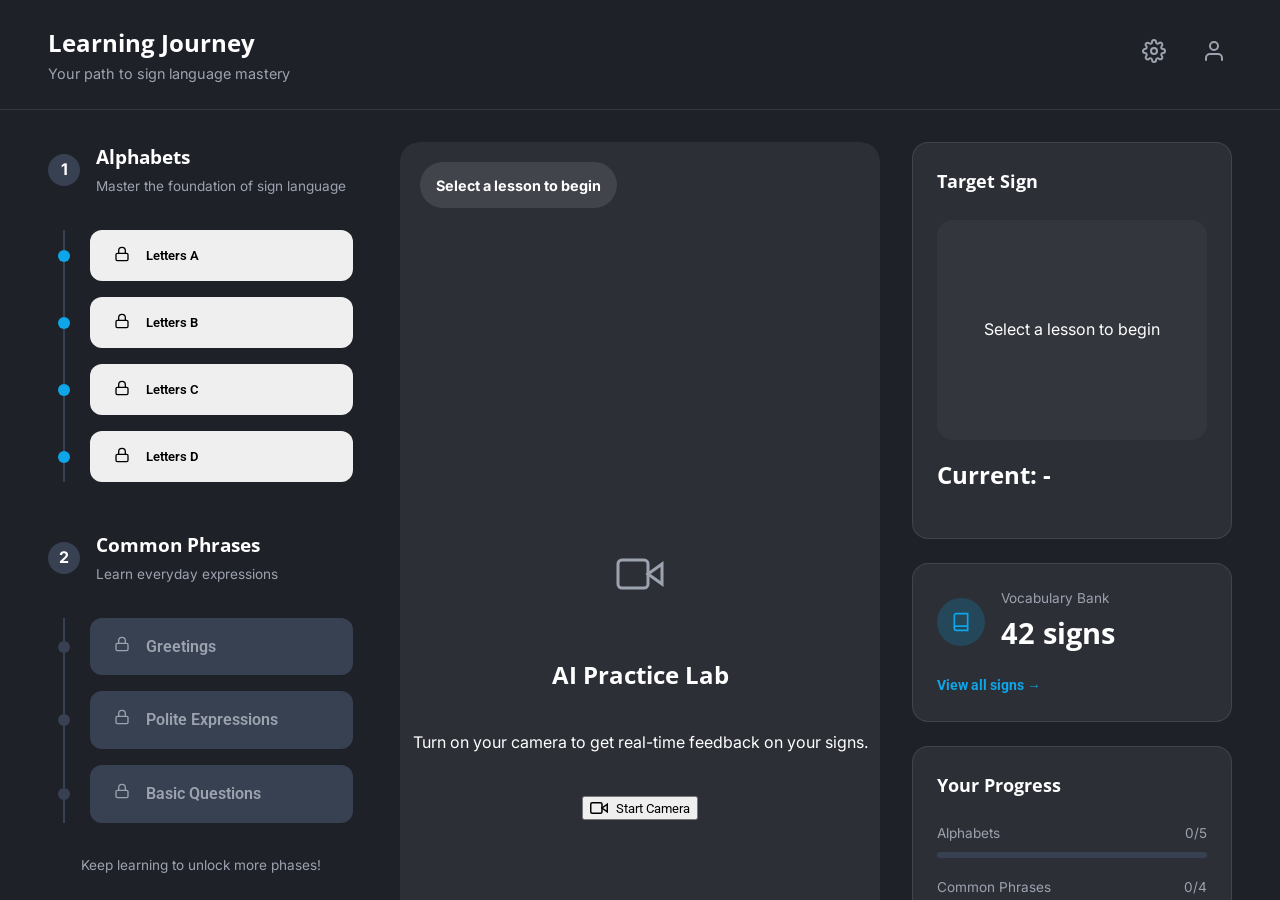
==== commit 3963851b: "edit landing page" ====
--- a/dashboard.html
+++ b/dashboard.html
@@ -4,7 +4,7 @@
     <meta charset="UTF-8">
     <meta name="viewport" content="width=device-width, initial-scale=1.0">
     <title>Learning Journey - HandsOn</title>
-    <link rel="stylesheet" href="css/style.css">
+    <link rel="stylesheet" href="css/dashboard.css">
     <link rel="stylesheet" href="css/responsive.css">
     <style>
         /* Extra inline styles to ensure the left timeline scrolls independently */
--- a/css/dashboard.css
+++ b/css/dashboard.css
@@ -0,0 +1,433 @@
+@import url('https://fonts.googleapis.com/css2?family=Inter:wght@400;500;600;700&family=Open+Sans:wght@400;600;700&family=Roboto:wght@400;500;700&display=swap');
+
+/* css/dashboard.css - Dashboard Page Styles */
+
+/* --- Global Variables --- */
+:root {
+    /* General & Landing Variables */
+    --bg-dark: #22242a; 
+    --bg-card: #2c2f36; 
+    --text-light: #ffffff;
+    --text-muted: #9ca3af;
+    --gradient-primary: linear-gradient(135deg, #00e5ff, #00e676);
+    --border-subtle: rgba(255, 255, 255, 0.08);
+
+    /* Dashboard Specific Variables */
+    --bg-darker: #1f2128;
+    --dash-card: #2c2f36;
+    --text-main: #ffffff;
+    --text-dim: #9ca3af;
+    --state-green: #34d399;
+    --state-blue: #0ea5e9;
+    --state-locked: #374151;
+    --border-line: rgba(255, 255, 255, 0.1);
+}
+
+body {
+    margin: 0;
+    font-family: 'Inter', -apple-system, sans-serif;
+    background-color: var(--bg-dark);
+    color: var(--text-light);
+    line-height: 1.6;
+}
+
+/* Headings */
+h1, h2, h3 {
+    font-family: 'Open Sans', sans-serif;
+}
+
+/* Buttons and Navigation Links */
+button, a[href], .btn-primary, .btn-secondary, .btn-signin, .navbar, .nav-link, .dropdown-item {
+    font-family: 'Roboto', sans-serif;
+}
+
+/* Labels */
+label {
+    font-family: 'Inter', sans-serif;
+}
+
+/* ==========================================================================
+   DASHBOARD SPECIFIC STYLES
+   ========================================================================== */
+
+.dashboard-body {
+    background-color: var(--bg-darker);
+    height: 100vh;
+    display: flex;
+    flex-direction: column;
+    overflow: hidden;
+}
+
+/* --- Top Header --- */
+.dash-header {
+    display: flex;
+    justify-content: space-between;
+    align-items: center;
+    padding: 1.5rem 3rem;
+    border-bottom: 1px solid var(--border-line);
+}
+
+.dash-title h1 { margin: 0; font-size: 1.5rem; }
+.dash-title p { margin: 0; color: var(--text-dim); font-size: 0.9rem; }
+
+.dash-controls {
+    display: flex;
+    gap: 1.5rem;
+}
+
+.icon-btn {
+    background: transparent;
+    border: none;
+    font-size: 1.5rem;
+    cursor: pointer;
+    color: var(--text-dim);
+    transition: color 0.2s;
+}
+.icon-btn:hover { color: var(--text-main); }
+
+/* --- Dropdown Menus --- */
+.dropdown-wrapper { position: relative; }
+
+.dropdown-menu {
+    display: none;
+    position: absolute;
+    right: 0;
+    top: 120%;
+    background: var(--dash-card);
+    border: 1px solid var(--border-line);
+    border-radius: 12px;
+    width: 280px;
+    box-shadow: 0 10px 25px rgba(0,0,0,0.5);
+    z-index: 100;
+}
+
+.dropdown-menu.show { display: block; }
+
+.dropdown-header, .profile-header {
+    padding: 1.2rem;
+    border-bottom: 1px solid var(--border-line);
+}
+
+.dropdown-header h4, .profile-header h4 { margin: 0 0 0.2rem 0; }
+.dropdown-header p, .profile-header p { margin: 0; font-size: 0.8rem; color: var(--text-dim); }
+
+.profile-header {
+    display: flex;
+    align-items: center;
+    gap: 1rem;
+}
+
+.avatar-large {
+    width: 40px; height: 40px;
+    background: var(--gradient-primary);
+    border-radius: 50%;
+    display: flex; align-items: center; justify-content: center;
+    color: black;
+}
+
+.dropdown-item {
+    display: flex;
+    align-items: center;
+    gap: 1rem;
+    padding: 1rem 1.2rem;
+    color: var(--text-main);
+    text-decoration: none;
+    transition: background 0.2s;
+}
+.dropdown-item:hover { background: rgba(255,255,255,0.05); }
+
+.divider { height: 1px; background: var(--border-line); }
+.logout-text { color: #f87171; }
+
+/* Toggle Switches */
+.toggle-row {
+    display: flex;
+    justify-content: space-between;
+    align-items: center;
+    padding: 1rem 1.2rem;
+    border-bottom: 1px solid var(--border-line);
+}
+
+.toggle-info { display: flex; gap: 0.8rem; align-items: flex-start; }
+.toggle-info strong { display: block; font-size: 0.9rem; }
+.toggle-info span { font-size: 0.75rem; color: var(--text-dim); }
+
+.switch {
+    position: relative;
+    display: inline-block;
+    width: 40px; height: 20px;
+}
+.switch input { opacity: 0; width: 0; height: 0; }
+.slider {
+    position: absolute; cursor: pointer;
+    top: 0; left: 0; right: 0; bottom: 0;
+    background-color: var(--state-locked);
+    transition: .4s; border-radius: 34px;
+}
+.slider:before {
+    position: absolute; content: "";
+    height: 16px; width: 16px;
+    left: 2px; bottom: 2px;
+    background-color: white;
+    transition: .4s; border-radius: 50%;
+}
+input:checked + .slider { background-color: var(--state-green); }
+input:checked + .slider:before { transform: translateX(20px); }
+
+.dropdown-footer {
+    padding: 1rem 1.2rem;
+    font-size: 0.75rem;
+    color: var(--text-dim);
+}
+
+/* --- Main Grid Layout --- */
+.dash-grid {
+    display: grid;
+    grid-template-columns: 320px 1fr 320px;
+    gap: 2rem;
+    padding: 2rem 3rem;
+    flex: 1;
+    overflow-y: auto;
+}
+
+/* --- Left Timeline --- */
+.category-header {
+    display: flex;
+    align-items: center;
+    gap: 1rem;
+    margin-bottom: 2rem;
+}
+
+.category-number {
+    background: var(--state-blue);
+    color: white;
+    width: 32px; height: 32px;
+    border-radius: 50%;
+    display: flex; align-items: center; justify-content: center;
+    font-weight: bold;
+}
+
+.category-header h2 { margin: 0 0 0.2rem 0; font-size: 1.2rem; }
+.category-header p { margin: 0; font-size: 0.85rem; color: var(--text-dim); }
+
+.timeline-track {
+    border-left: 2px solid var(--state-green);
+    margin-left: 15px;
+    padding-left: 25px;
+    display: flex;
+    flex-direction: column;
+    gap: 1rem;
+}
+
+.lesson-card {
+    position: relative;
+    padding: 1rem 1.5rem;
+    border-radius: 12px;
+    display: flex;
+    align-items: center;
+    gap: 1rem;
+    font-weight: 600;
+}
+
+.lesson-card.completed {
+    background-color: var(--state-green);
+    color: #064e3b;
+}
+
+.lesson-card.active {
+    background-color: var(--state-blue);
+    color: white;
+}
+
+.lesson-card.locked {
+    background-color: var(--state-locked);
+    color: var(--text-dim);
+}
+
+/* Timeline Dots */
+.lesson-card::before {
+    content: '';
+    position: absolute;
+    left: -32px;
+    width: 12px; height: 12px;
+    border-radius: 50%;
+    background: var(--state-blue);
+}
+
+.lesson-card.completed::before { background: var(--state-green); }
+.lesson-card.locked::before { background: var(--state-locked); }
+
+.check-badge {
+    margin-left: auto;
+    background: rgba(255,255,255,0.3);
+    width: 24px; height: 24px;
+    border-radius: 50%;
+    display: flex; align-items: center; justify-content: center;
+}
+
+/* --- Center Practice Area --- */
+.ai-lab-card {
+    background: var(--dash-card);
+    border-radius: 20px;
+    height: 100%;
+    min-height: 500px;
+    position: relative;
+    overflow: hidden;
+}
+
+.video-container {
+    width: 100%; height: 100%;
+    position: relative;
+    background: #222;
+}
+
+#webcam, #output_canvas {
+    width: 100%; height: 100%;
+    position: absolute;
+    top: 0; left: 0;
+    object-fit: cover;
+}
+
+.lab-overlay {
+    position: absolute;
+    top: 0; left: 0; right: 0; bottom: 0;
+    background: var(--dash-card);
+    display: flex;
+    flex-direction: column;
+    align-items: center;
+    justify-content: center;
+    text-align: center;
+    z-index: 10;
+}
+
+.lab-icon {
+    font-size: 3rem;
+    color: var(--text-dim);
+    margin-bottom: 1rem;
+}
+
+.btn-unlock {
+    background: rgba(255,255,255,0.1);
+    color: white;
+    border: none;
+    padding: 0.8rem 1.5rem;
+    border-radius: 20px;
+    margin-top: 1.5rem;
+    cursor: not-allowed;
+}
+
+/* --- Right Analytics --- */
+.dash-analytics {
+    display: flex;
+    flex-direction: column;
+    gap: 1.5rem;
+}
+
+.dash-card {
+    background: var(--dash-card);
+    border-radius: 16px;
+    padding: 1.5rem;
+    border: 1px solid var(--border-line);
+}
+
+.card-header-flex { display: flex; align-items: center; gap: 1rem; margin-bottom: 1rem; }
+.icon-circle {
+    width: 48px; height: 48px;
+    border-radius: 50%;
+    display: flex; align-items: center; justify-content: center;
+    font-size: 1.5rem;
+}
+.blue-bg { background: rgba(14, 165, 233, 0.2); color: var(--state-blue); }
+
+.card-subtitle { margin: 0; font-size: 0.85rem; color: var(--text-dim); }
+.card-stat { margin: 0; font-size: 1.8rem; }
+.card-link { color: var(--state-blue); text-decoration: none; font-size: 0.85rem; font-weight: bold; }
+
+.card-title { margin: 0 0 1.5rem 0; font-size: 1.1rem; }
+
+.progress-item { margin-bottom: 1.2rem; }
+.progress-labels { display: flex; justify-content: space-between; font-size: 0.85rem; margin-bottom: 0.4rem; color: var(--text-dim); }
+.progress-bar-bg { background: var(--state-locked); height: 6px; border-radius: 3px; overflow: hidden; }
+.progress-fill { height: 100%; border-radius: 3px; }
+.green-fill { background: var(--state-green); }
+
+.pro-tip-card {
+    background: rgba(20, 83, 45, 0.2);
+    border: 1px solid rgba(52, 211, 153, 0.3);
+}
+.pro-tip-card p { margin: 0; font-size: 0.9rem; color: #a7f3d0; line-height: 1.5; }
+
+/* =========================================
+   AI VALIDATION UI
+========================================= */
+
+.status-badge {
+    position: absolute;
+    top: 20px;
+    left: 20px;
+    z-index: 20;
+
+    padding: 0.7rem 1rem;
+    border-radius: 999px;
+
+    font-size: 0.9rem;
+    font-weight: 700;
+
+    transition: all 0.25s ease;
+}
+
+.status-badge.waiting {
+    background: rgba(255,255,255,0.1);
+    color: white;
+}
+
+.status-badge.correct {
+    background: rgba(52, 211, 153, 0.2);
+    color: #34d399;
+    border: 1px solid #34d399;
+}
+
+.status-badge.incorrect {
+    background: rgba(248, 113, 113, 0.15);
+    color: #f87171;
+    border: 1px solid #f87171;
+}
+
+.image-box {
+    width: 100%;
+    min-height: 220px;
+
+    border-radius: 16px;
+
+    background: rgba(255,255,255,0.03);
+
+    display: flex;
+    align-items: center;
+    justify-content: center;
+
+    overflow: hidden;
+}
+
+.image-box img {
+    width: 100%;
+    object-fit: contain;
+}
+
+.lesson-btn {
+    border: none;
+    cursor: pointer;
+    text-align: left;
+}
+
+.lesson-btn:hover {
+    transform: translateX(4px);
+    transition: 0.2s ease;
+}
+
+.output-canvas {
+    z-index: 2;
+}
+
+.input-video {
+    z-index: 1;
+}
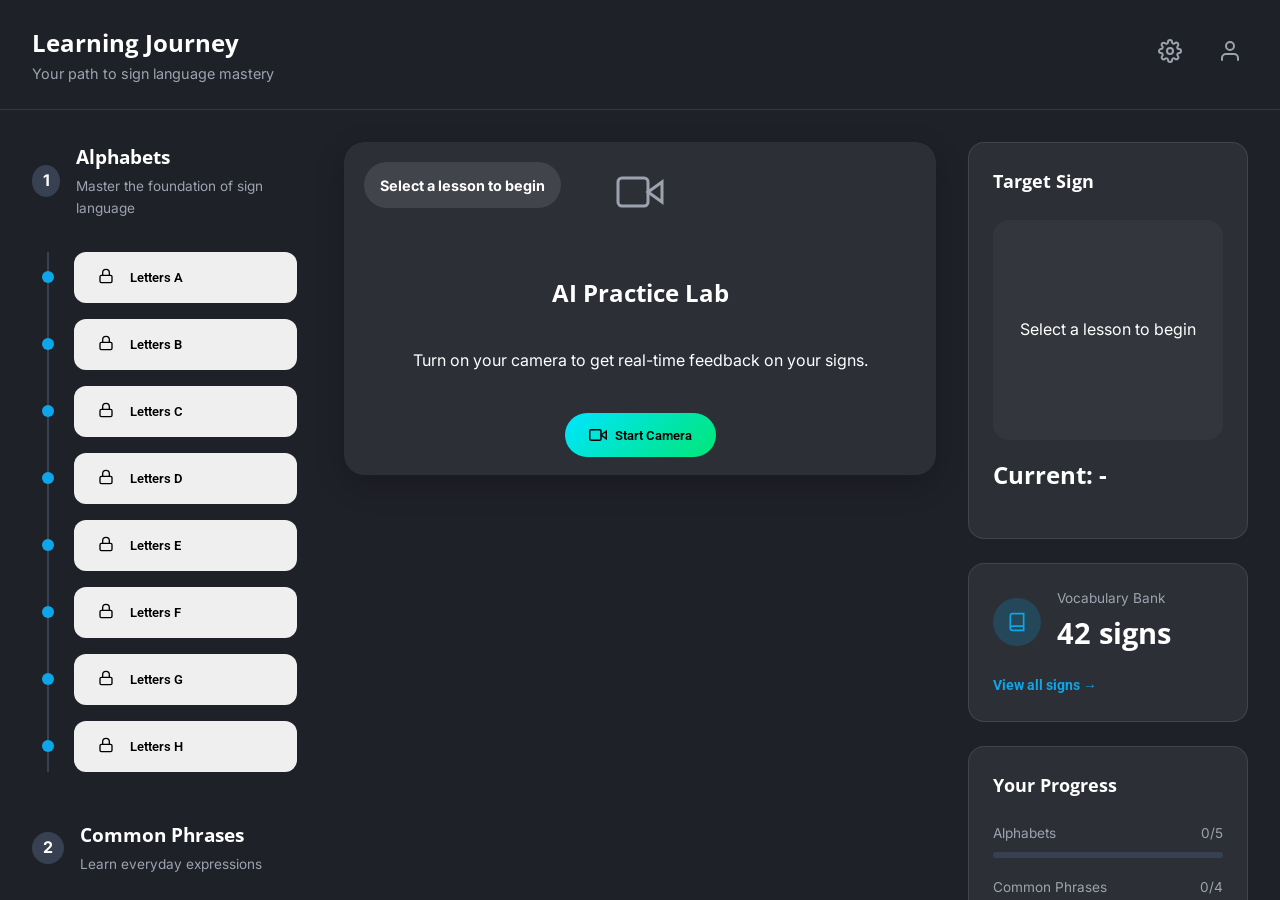
==== commit 1958f971: "added picture on login/sigup page and fixed the layout of camera on dashboard" ====
--- a/dashboard.html
+++ b/dashboard.html
@@ -145,6 +145,25 @@
                         <span class="status-icon"><svg width="16" height="16" viewBox="0 0 24 24" fill="none" stroke="currentColor" stroke-width="2"><rect x="3" y="11" width="18" height="11" rx="2" ry="2"></rect><path d="M7 11V7a5 5 0 0 1 10 0v4"></path></svg></span>
                         <span class="lesson-title">Letters D</span>
                     </button>
+                                        <button class="lesson-card lesson-btn" data-letter="E" type="button">
+                        <span class="status-icon"><svg width="16" height="16" viewBox="0 0 24 24" fill="none" stroke="currentColor" stroke-width="2"><rect x="3" y="11" width="18" height="11" rx="2" ry="2"></rect><path d="M7 11V7a5 5 0 0 1 10 0v4"></path></svg></span>
+                        <span class="lesson-title">Letters E</span>
+                    </button>
+
+                    <button class="lesson-card lesson-btn" data-letter="F" type="button">
+                        <span class="status-icon"><svg width="16" height="16" viewBox="0 0 24 24" fill="none" stroke="currentColor" stroke-width="2"><rect x="3" y="11" width="18" height="11" rx="2" ry="2"></rect><path d="M7 11V7a5 5 0 0 1 10 0v4"></path></svg></span>
+                        <span class="lesson-title">Letters F</span>
+                    </button>
+
+                    <button class="lesson-card lesson-btn" data-letter="G" type="button">
+                        <span class="status-icon"><svg width="16" height="16" viewBox="0 0 24 24" fill="none" stroke="currentColor" stroke-width="2"><rect x="3" y="11" width="18" height="11" rx="2" ry="2"></rect><path d="M7 11V7a5 5 0 0 1 10 0v4"></path></svg></span>
+                        <span class="lesson-title">Letters G</span>
+                    </button>
+
+                    <button class="lesson-card lesson-btn" data-letter="H" type="button">
+                        <span class="status-icon"><svg width="16" height="16" viewBox="0 0 24 24" fill="none" stroke="currentColor" stroke-width="2"><rect x="3" y="11" width="18" height="11" rx="2" ry="2"></rect><path d="M7 11V7a5 5 0 0 1 10 0v4"></path></svg></span>
+                        <span class="lesson-title">Letters H</span>
+                    </button>
                 </div>
             </div>
 
@@ -206,10 +225,10 @@
                         </div>
                         <h2>AI Practice Lab</h2>
                         <p>Turn on your camera to get real-time feedback on your signs.</p>
-                        <button id="start-camera-btn" class="btn-primary" style="margin-top: 1.5rem; display: flex; align-items: center; gap: 8px;">
+                        <button id="start-camera-btn" class="btn-primary">
                             <svg width="18" height="18" viewBox="0 0 24 24" fill="none" stroke="currentColor" stroke-width="2"><path d="M23 7l-7 5 7 5V7z"></path><rect x="1" y="5" width="15" height="14" rx="2" ry="2"></rect></svg>
                             Start Camera
-                        </button>
+                        </button>                    
                     </div>
                 </div>
             </div>
--- a/css/dashboard.css
+++ b/css/dashboard.css
@@ -41,6 +41,30 @@
     font-family: 'Roboto', sans-serif;
 }
 
+/* --- Primary Button Styles --- */
+.btn-primary {
+    background: var(--gradient-primary);
+    color: #000000;
+    border: none;
+    padding: 0.8rem 1.5rem;
+    border-radius: 999px;
+    font-weight: 600;
+    cursor: pointer;
+    transition: transform 0.2s ease, box-shadow 0.2s ease;
+    
+    /* These replace the inline HTML styles */
+    margin-top: 1.5rem; 
+    display: inline-flex; 
+    align-items: center; 
+    justify-content: center;
+    gap: 8px;
+}
+
+.btn-primary:hover {
+    transform: translateY(-2px);
+    box-shadow: 0 4px 15px rgba(0, 229, 255, 0.3);
+}
+
 /* Labels */
 label {
     font-family: 'Inter', sans-serif;
@@ -63,7 +87,7 @@
     display: flex;
     justify-content: space-between;
     align-items: center;
-    padding: 1.5rem 3rem;
+    padding: 1.5rem 2rem; /* Adjusted padding to match wider grid */
     border-bottom: 1px solid var(--border-line);
 }
 
@@ -183,9 +207,10 @@
 /* --- Main Grid Layout --- */
 .dash-grid {
     display: grid;
-    grid-template-columns: 320px 1fr 320px;
+    /* Reduced side columns from 320px to 280px to give center a wider view */
+    grid-template-columns: 280px 1fr 280px;
     gap: 2rem;
-    padding: 2rem 3rem;
+    padding: 2rem 2rem;
     flex: 1;
     overflow-y: auto;
 }
@@ -266,26 +291,35 @@
 }
 
 /* --- Center Practice Area --- */
+.practice-center {
+    display: flex;
+    flex-direction: column;
+    justify-content: flex-start;
+}
+
 .ai-lab-card {
     background: var(--dash-card);
     border-radius: 20px;
-    height: 100%;
-    min-height: 500px;
+    width: 100%;
+    /* Replaced static height with a strict 16:9 landscape aspect ratio */
+    aspect-ratio: 16 / 9; 
     position: relative;
     overflow: hidden;
+    box-shadow: 0 10px 30px rgba(0,0,0,0.2);
 }
 
 .video-container {
     width: 100%; height: 100%;
     position: relative;
-    background: #222;
+    background: #111;
 }
 
 #webcam, #output_canvas {
     width: 100%; height: 100%;
     position: absolute;
     top: 0; left: 0;
-    object-fit: cover;
+    /* object-fit cover ensures it perfectly fills the 16:9 box */
+    object-fit: cover; 
 }
 
 .lab-overlay {
@@ -366,13 +400,10 @@
     top: 20px;
     left: 20px;
     z-index: 20;
-
     padding: 0.7rem 1rem;
     border-radius: 999px;
-
     font-size: 0.9rem;
     font-weight: 700;
-
     transition: all 0.25s ease;
 }
 
@@ -396,15 +427,11 @@
 .image-box {
     width: 100%;
     min-height: 220px;
-
     border-radius: 16px;
-
     background: rgba(255,255,255,0.03);
-
     display: flex;
     align-items: center;
     justify-content: center;
-
     overflow: hidden;
 }
 
@@ -430,4 +457,4 @@
 
 .input-video {
     z-index: 1;
-}
+}
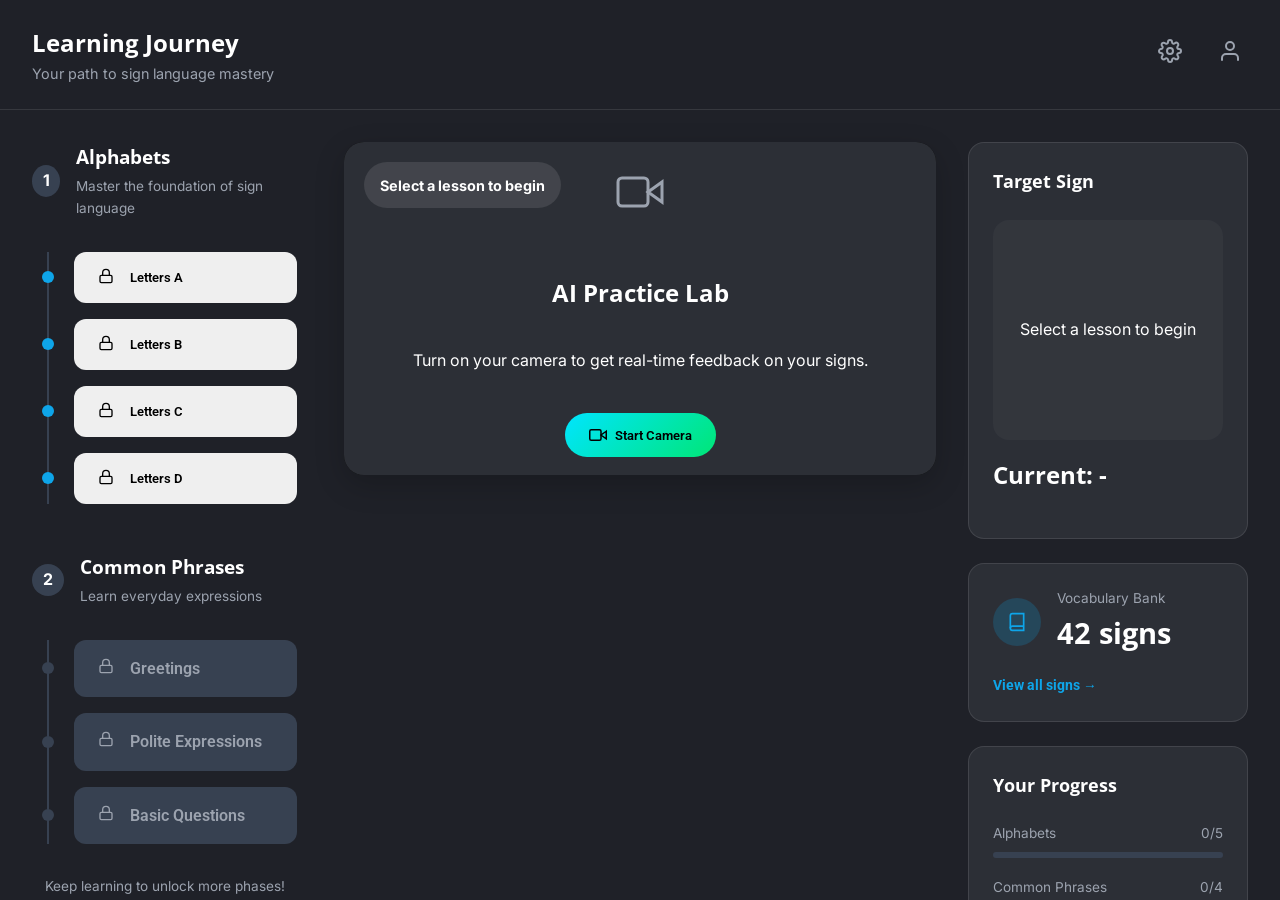
==== commit 011fe949: "added login/signup picture and made the camera layout on the dashboard landscape" ====
--- a/dashboard.html
+++ b/dashboard.html
@@ -145,25 +145,6 @@
                         <span class="status-icon"><svg width="16" height="16" viewBox="0 0 24 24" fill="none" stroke="currentColor" stroke-width="2"><rect x="3" y="11" width="18" height="11" rx="2" ry="2"></rect><path d="M7 11V7a5 5 0 0 1 10 0v4"></path></svg></span>
                         <span class="lesson-title">Letters D</span>
                     </button>
-                                        <button class="lesson-card lesson-btn" data-letter="E" type="button">
-                        <span class="status-icon"><svg width="16" height="16" viewBox="0 0 24 24" fill="none" stroke="currentColor" stroke-width="2"><rect x="3" y="11" width="18" height="11" rx="2" ry="2"></rect><path d="M7 11V7a5 5 0 0 1 10 0v4"></path></svg></span>
-                        <span class="lesson-title">Letters E</span>
-                    </button>
-
-                    <button class="lesson-card lesson-btn" data-letter="F" type="button">
-                        <span class="status-icon"><svg width="16" height="16" viewBox="0 0 24 24" fill="none" stroke="currentColor" stroke-width="2"><rect x="3" y="11" width="18" height="11" rx="2" ry="2"></rect><path d="M7 11V7a5 5 0 0 1 10 0v4"></path></svg></span>
-                        <span class="lesson-title">Letters F</span>
-                    </button>
-
-                    <button class="lesson-card lesson-btn" data-letter="G" type="button">
-                        <span class="status-icon"><svg width="16" height="16" viewBox="0 0 24 24" fill="none" stroke="currentColor" stroke-width="2"><rect x="3" y="11" width="18" height="11" rx="2" ry="2"></rect><path d="M7 11V7a5 5 0 0 1 10 0v4"></path></svg></span>
-                        <span class="lesson-title">Letters G</span>
-                    </button>
-
-                    <button class="lesson-card lesson-btn" data-letter="H" type="button">
-                        <span class="status-icon"><svg width="16" height="16" viewBox="0 0 24 24" fill="none" stroke="currentColor" stroke-width="2"><rect x="3" y="11" width="18" height="11" rx="2" ry="2"></rect><path d="M7 11V7a5 5 0 0 1 10 0v4"></path></svg></span>
-                        <span class="lesson-title">Letters H</span>
-                    </button>
                 </div>
             </div>
 
@@ -228,7 +209,7 @@
                         <button id="start-camera-btn" class="btn-primary">
                             <svg width="18" height="18" viewBox="0 0 24 24" fill="none" stroke="currentColor" stroke-width="2"><path d="M23 7l-7 5 7 5V7z"></path><rect x="1" y="5" width="15" height="14" rx="2" ry="2"></rect></svg>
                             Start Camera
-                        </button>                    
+                        </button>
                     </div>
                 </div>
             </div>
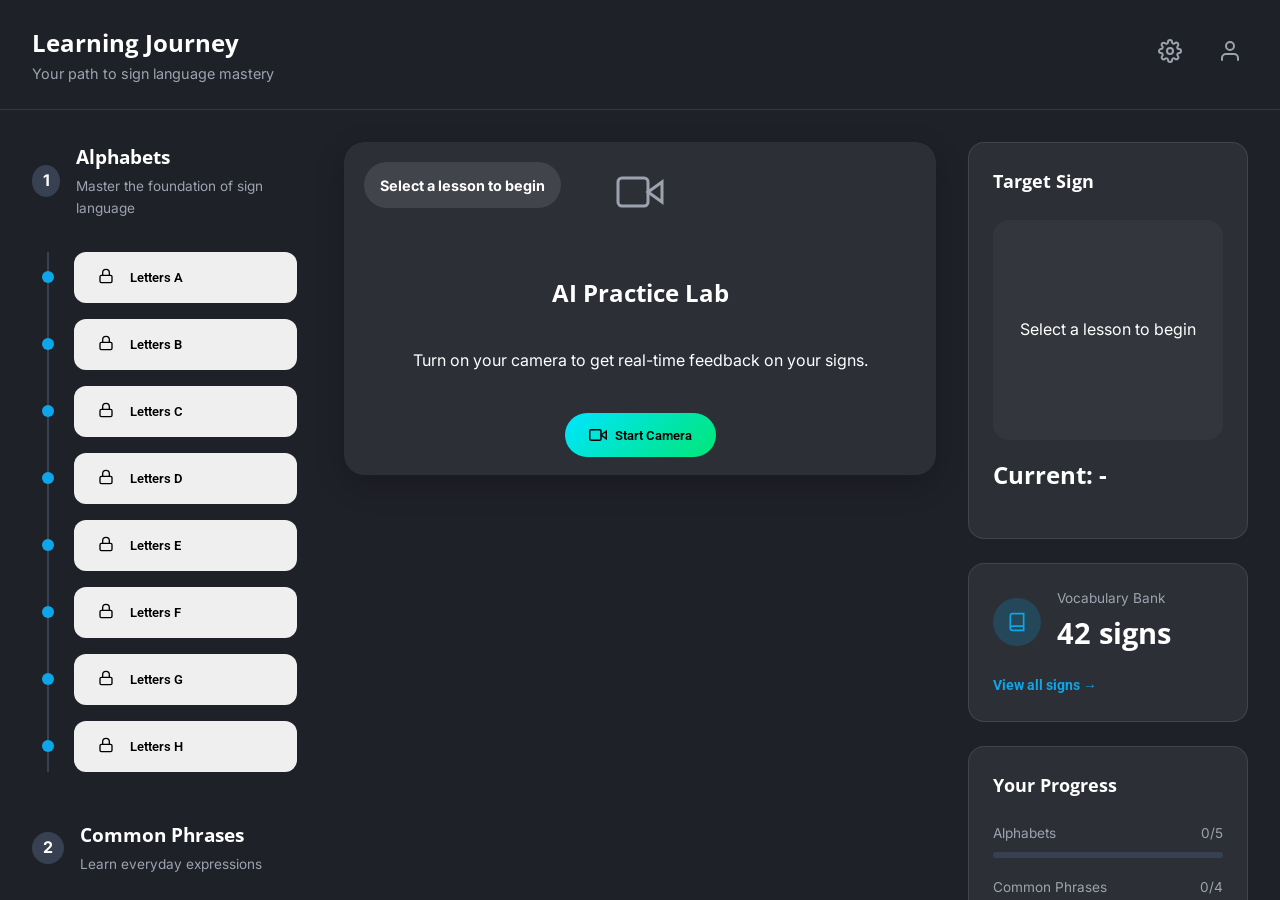
==== commit 69ed8616: "added other alphabets" ====
--- a/dashboard.html
+++ b/dashboard.html
@@ -145,6 +145,25 @@
                         <span class="status-icon"><svg width="16" height="16" viewBox="0 0 24 24" fill="none" stroke="currentColor" stroke-width="2"><rect x="3" y="11" width="18" height="11" rx="2" ry="2"></rect><path d="M7 11V7a5 5 0 0 1 10 0v4"></path></svg></span>
                         <span class="lesson-title">Letters D</span>
                     </button>
+                    <button class="lesson-card lesson-btn" data-letter="E" type="button">
+                        <span class="status-icon"><svg width="16" height="16" viewBox="0 0 24 24" fill="none" stroke="currentColor" stroke-width="2"><rect x="3" y="11" width="18" height="11" rx="2" ry="2"></rect><path d="M7 11V7a5 5 0 0 1 10 0v4"></path></svg></span>
+                        <span class="lesson-title">Letters E</span>
+                    </button>
+
+                    <button class="lesson-card lesson-btn" data-letter="F" type="button">
+                        <span class="status-icon"><svg width="16" height="16" viewBox="0 0 24 24" fill="none" stroke="currentColor" stroke-width="2"><rect x="3" y="11" width="18" height="11" rx="2" ry="2"></rect><path d="M7 11V7a5 5 0 0 1 10 0v4"></path></svg></span>
+                        <span class="lesson-title">Letters F</span>
+                    </button>
+
+                    <button class="lesson-card lesson-btn" data-letter="G" type="button">
+                        <span class="status-icon"><svg width="16" height="16" viewBox="0 0 24 24" fill="none" stroke="currentColor" stroke-width="2"><rect x="3" y="11" width="18" height="11" rx="2" ry="2"></rect><path d="M7 11V7a5 5 0 0 1 10 0v4"></path></svg></span>
+                        <span class="lesson-title">Letters G</span>
+                    </button>
+
+                    <button class="lesson-card lesson-btn" data-letter="H" type="button">
+                        <span class="status-icon"><svg width="16" height="16" viewBox="0 0 24 24" fill="none" stroke="currentColor" stroke-width="2"><rect x="3" y="11" width="18" height="11" rx="2" ry="2"></rect><path d="M7 11V7a5 5 0 0 1 10 0v4"></path></svg></span>
+                        <span class="lesson-title">Letters H</span>
+                    </button>
                 </div>
             </div>
 
